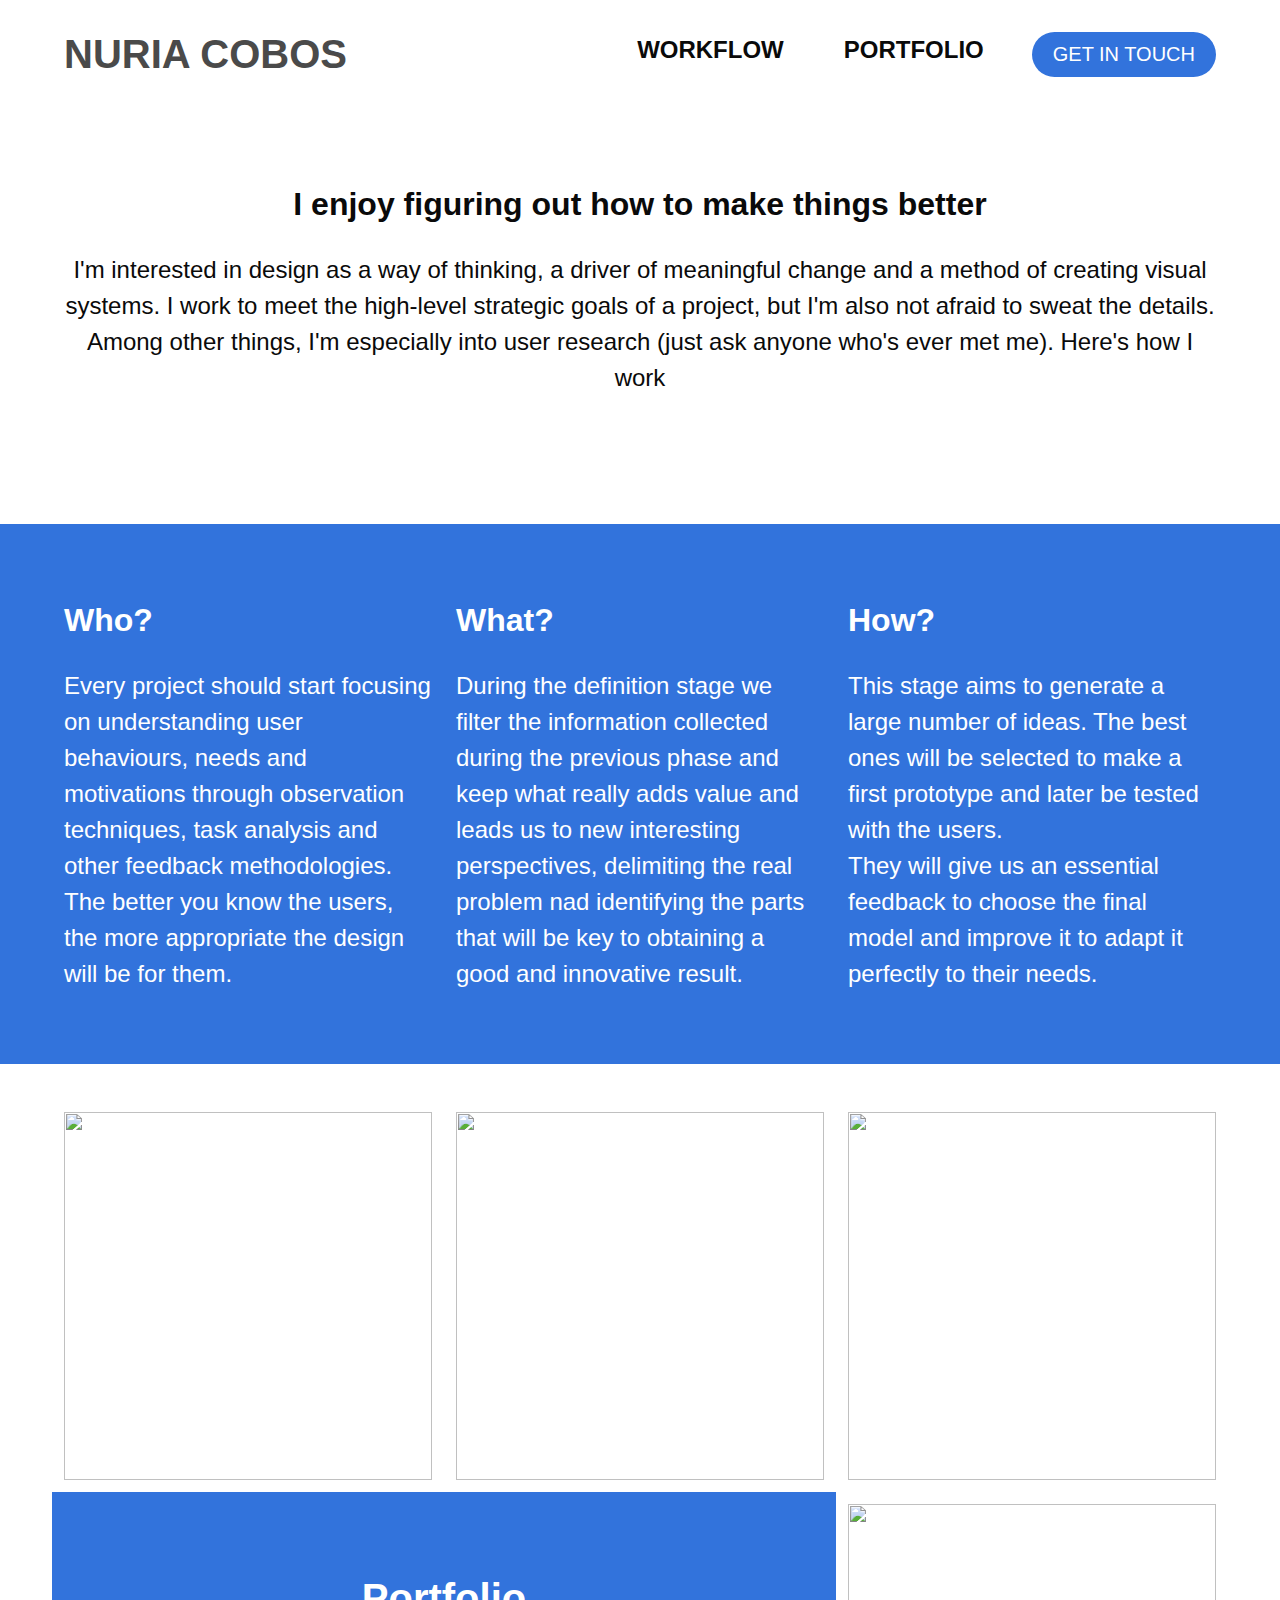
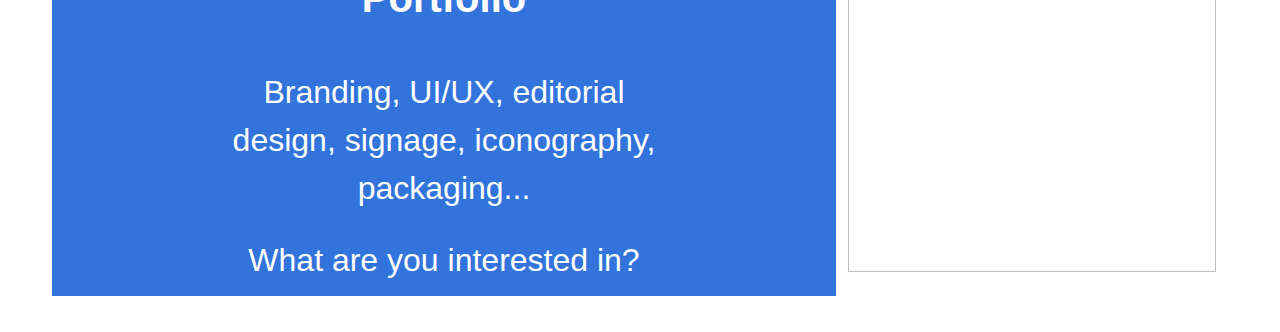
==== src/index.html @ 79888fca "Landing page" ====
<!DOCTYPE html>
<html lang="es">

<head>
    <title>CoConcept</title>
    <meta charset="UTF-8" name="viewport" content="width=device-width, initial-scale=1.0">

    <!-- CSS -->
    <link rel="stylesheet" type="text/css" href="css/bulma.min.css">
    <link rel="stylesheet" type="text/css" href="css/main.css">
    <link rel="stylesheet" type="text/css" href="css/slick.css"/>
    <link rel="stylesheet" type="text/css" href="css/slick-theme.css"/>

    <!-- FONT AWESOME -->
    <link rel="stylesheet" href="https://use.fontawesome.com/releases/v5.6.3/css/all.css" integrity="sha384-UHRtZLI+pbxtHCWp1t77Bi1L4ZtiqrqD80Kn4Z8NTSRyMA2Fd33n5dQ8lWUE00s/" crossorigin="anonymous">
</head>

<body class="has-navbar-fixed-top has-text-black">
    <nav class="navbar is-fixed-top is-transparent is-spaced">
        <div class="container">
            <div class="navbar-brand">
                <div class="navbar-item has-text-black">
                    <a href="index.html">
                        <p class="is-size-2 is-bold">NURIA COBOS</p>
                    </a>
                </div>
            </div>
            <div class="navbar-menu">
                <div class="navbar-end">
                    <div class="navbar-item has-text-black">
                        <div class="field is-grouped">
                            <p class="control is-size-4 is-bold">WORKFLOW</p>
                            <p class="control is-size-4 is-bold" style="margin: 0 3rem">PORTFOLIO</p>
                            <button id="openContactButton" class="button is-medium is-rounded is-link">GET IN TOUCH</button>
                        </div>
                    </div>
                </div>
            </div>
        </div>
    </nav>
    <section id="workflowSection">
        <section class="section is-medium" style="padding: 8rem 1.5rem;">
            <div class="container has-text-centered">
                <p class="is-size-3 is-bold">I enjoy figuring out how to make things better</p>
                <br>
                <p class="is-size-4">
                    I'm interested in design as a way of thinking, a driver of meaningful change and a method of creating visual systems. I work
                    to meet the high-level strategic goals of a project, but I'm also not afraid to sweat the details. Among
                    other things, I'm especially into user research (just ask anyone who's ever met me). Here's how I work
                </p>
            </div>
        </section>
        <section class="section is-medium is-link" style="padding: 4.5rem 1.5rem;">
            <div class="container">
                <div class="columns">
                    <div class="column">
                        <p class="is-size-3 is-bold">Who?</p>
                        <br>
                        <p class="is-size-4">
                            Every project should start focusing on understanding user behaviours, needs and motivations through observation techniques,
                            task analysis and other feedback methodologies. The better you know the users, the more appropriate
                            the design will be for them.
                        </p>
                    </div>
                    <div class="column">
                        <p class="is-size-3 is-bold">What?</p>
                        <br>
                        <p class="is-size-4">
                            During the definition stage we filter the information collected during the previous phase and keep what really adds value
                            and leads us to new interesting perspectives, delimiting the real problem nad identifying the
                            parts that will be key to obtaining a good and innovative result.
                        </p>
                    </div>
                    <div class="column">
                        <p class="is-size-3 is-bold">How?</p>
                        <br>
                        <p class="is-size-4">
                            This stage aims to generate a large number of ideas. The best ones will be selected to make a first prototype and later be
                            tested with the users.
                            <br> They will give us an essential feedback to choose the final model and improve it to adapt it
                            perfectly to their needs.
                        </p>
                    </div>
                </div>
            </div>
        </section>
    </section>
    <section id="portfolioSection" class="section">
        <div class="container">
            <div class="columns">
                <div class="column">
                    <a href="stjoan.html">
                        <figure class="image is-square portfolio-link">
                            <img src="https://goedkoop-bloemschikken.nl/10087-large/alfabet-styropor-piepschuim-letter.jpg">
                        </figure>
                    </a>
                </div>
                <div class="column">
                    <a href="seat.html">
                        <figure class="image is-square portfolio-link">
                            <img src="https://cdn140.picsart.com/258437815049212.png?r1024x1024">
                        </figure>
                    </a>
                </div>
                <div class="column">
                    <a href="todoapp.html">
                        <figure class="image is-square portfolio-link">
                            <img src="https://via.placeholder.com/432x432">
                        </figure>
                    </a>
                </div>
            </div>
            <div class="columns is-centered">
                <div class="column is-two-thirds has-text-centered has-background-link">
                    <div class="has-text-white" style="padding: 4rem 10rem 0 10rem">
                        <p class="is-size-2 is-bold" style="margin-bottom: 1rem">Portfolio</p>
                        <br>
                        <p class="is-size-3">Branding, UI/UX, editorial design, signage, iconography, packaging...</p>
                        <br>
                        <p class="is-size-3">What are you interested in?</p>
                    </div>

                </div>
                <div class="column">
                    <a href="vr.html">
                        <figure class="image is-square portfolio-link">
                            <img src="https://icon2.kisspng.com/20180328/ghw/kisspng-iphone-computer-icons-signal-strength-in-telecommu-network-5abc3e33a2eb88.4504487215222861316673.jpg">
                        </figure>
                    </a>
                </div>
            </div>
        </div>
    </section>

    <!-- MODALS -->
    <section id="contactSection" class="is-hidden">
        <div class="hero is-fullheight">
            <div class="hero-body" style="padding-top: 0">
                <div class="container">
                    <div class="is-flex" style="justify-content: flex-end; padding-bottom: 2rem;">
                        <figure class="image is-64x64">
                            <button id="closeContactButton" class="button is-medium is-text">
                                <img src="img/close.svg">
                            </button>
                        </figure>
                    </div>
                    <div class="columns">
                        <div class="column has-text-black" style="line-height: 1.1">
                            <p class="is-size-1 is-bold" style="font-family: Times, Serif;">
                                Get in touch!
                            </p>
                            <br>
                            <p class="is-size-2" style="font-family: Roboto, sans-serif;">
                                Have a project in mind?
                                <br> Let's talk.
                            </p>
                            <br>
                            <br>
                            <br>
                            <p class="is-size-3" style="font-family: Roboto, sans-serif;">
                                Sant Pau Street 97-99
                                <br> Sabadell, Barcelona
                                <br>
                                <br> 699 157 877
                            </p>
                        </div>
                        <div class="column is-two-thirds">
                            <div class="field is-horizontal">
                                <div class="field-body">
                                    <div class="field">
                                        <div class="control">
                                            <input class="input is-large" type="text" placeholder="Your name">
                                            <!-- <input class="input is-large is-radiusless" type="text" placeholder="Your name" -->
                                        </div>
                                    </div>
                                    <div class="field">
                                        <div class="control">
                                            <input class="input is-large" type="text" placeholder="Your email">
                                        </div>
                                    </div>
                                </div>
                            </div>
                            <br>
                            <div class="field is-horizontal">
                                <div class="field-body">
                                    <div class="field">
                                        <div class="control">
                                            <input class="input is-large" type="text" placeholder="Company's name">
                                        </div>
                                    </div>
                                    <div class="field">
                                        <div class="control">
                                            <input class="input is-large" type="text" placeholder="Phone number">
                                        </div>
                                    </div>
                                </div>
                            </div>
                            <br>
                            <div class="field is-horizontal">
                                <div class="field-body">
                                    <div class="field">
                                        <div class="control">
                                            <textarea class="textarea is-large" placeholder="Your message"></textarea>
                                        </div>
                                    </div>
                                </div>
                            </div>
                            <br>
                            <div class="field is-horizontal">
                                <div class="field-body">
                                    <div class="field">
                                        <div class="control">
                                            <button class="button is-link is-large is-fullwidth">Start Converstaion</button>
                                        </div>
                                    </div>
                                </div>
                            </div>
                        </div>
                    </div>
                </div>
            </div>
        </div>
    </section>

    <!-- JAVASCRIPT -->
    <script type="text/javascript" src="js/jquery-3.3.1.min.js"></script>
    <script type="text/javascript" src="js/main.js"></script>
    <script type="text/javascript" src="js/slick.min.js"></script>
    <script type="text/javascript" src="js/carousel.js"></script>

</body>

</html>
---- src/css/main.css ----
/* Fonts */

/*@font-face{
    font-family: RobotoMedium;
    src: url(../fonts/Roboto/roboto-medium.ttf);
}*/

a {
    color: #4a4a4a;
}

a:hover {
    color: #3273dc;
}

.arrow {
    font-size: 3rem;
}

.arrow:hover {
    cursor: pointer;
}

.arrow.disabled {
    color: transparent;
    cursor: default;
}

body {
    height: calc(100vh - 108px);
    width: 100vw;
}

.carousel-hero {
    display: flex;
    align-items: center;
    margin-top: 50px;
}

.dialog-arrow-back {
    margin-right: auto;
}

.dialog-arrow-next {
    margin-left: auto;
}

.dialog-link {
    margin-top: 2rem;
}

.dialog-section {
    display: flex;
    align-items: center;
    justify-content: center;
    width: 100%;
    height: 100%;
    position: absolute;
    top: 0;
    left: 0;
}

.dialog-section .container {
    max-width: 1000px;
}

.dialog-text {
    flex-direction: column;
    align-items: flex-start;
}

.has-background-transparent {
    background-color: transparent;
}

.has-text-centered figure {
    margin: auto;
}

.landing-know-me {
    align-items: center;
    justify-content: center;
    margin-top: 6rem;
}

.landing-know-me button {
    margin-right: 3rem;
}

.landing-right-column {
    align-items: center;
    justify-content: center;
    flex-direction: column;
}

.landing-subtitle {
    margin-left: -9.5rem;
}

.landing-title {
    font-size: 9.5rem;
}

p.is-bold {
    font-weight: bold;
}

p.quote {
    margin-top: 50px;
    margin-bottom: 30px;
}

.quote-author {
    display: flex;
    flex-direction: column;
    padding: 25px;
}

.quote-author p.title {
    margin-top: 0 !important;
    margin-bottom: 0 !important;
}

#seat-page .title {
    margin-top: 80px;
    margin-bottom: 20px;
}

.section.is-link {
    background-color: #3273dc;
    color: #fff;
}

.slick-slide img {
    margin: auto;
}
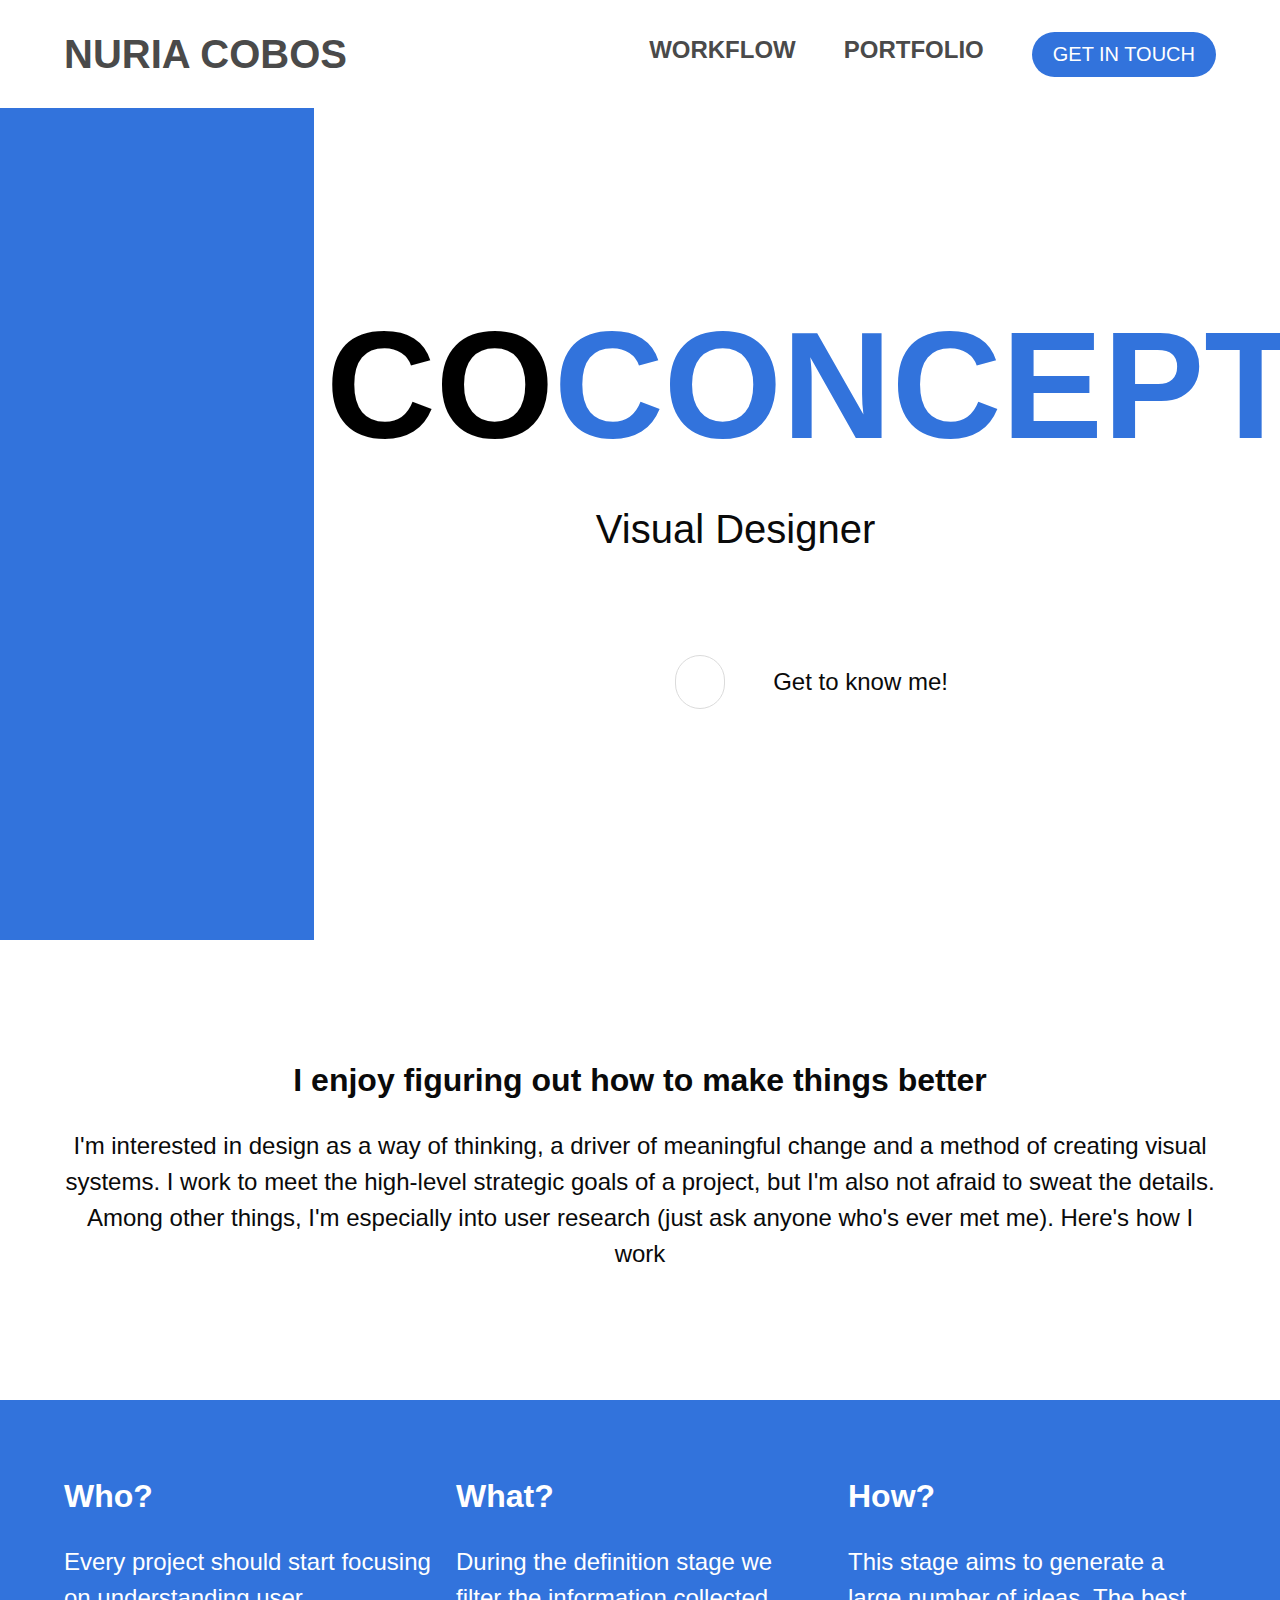
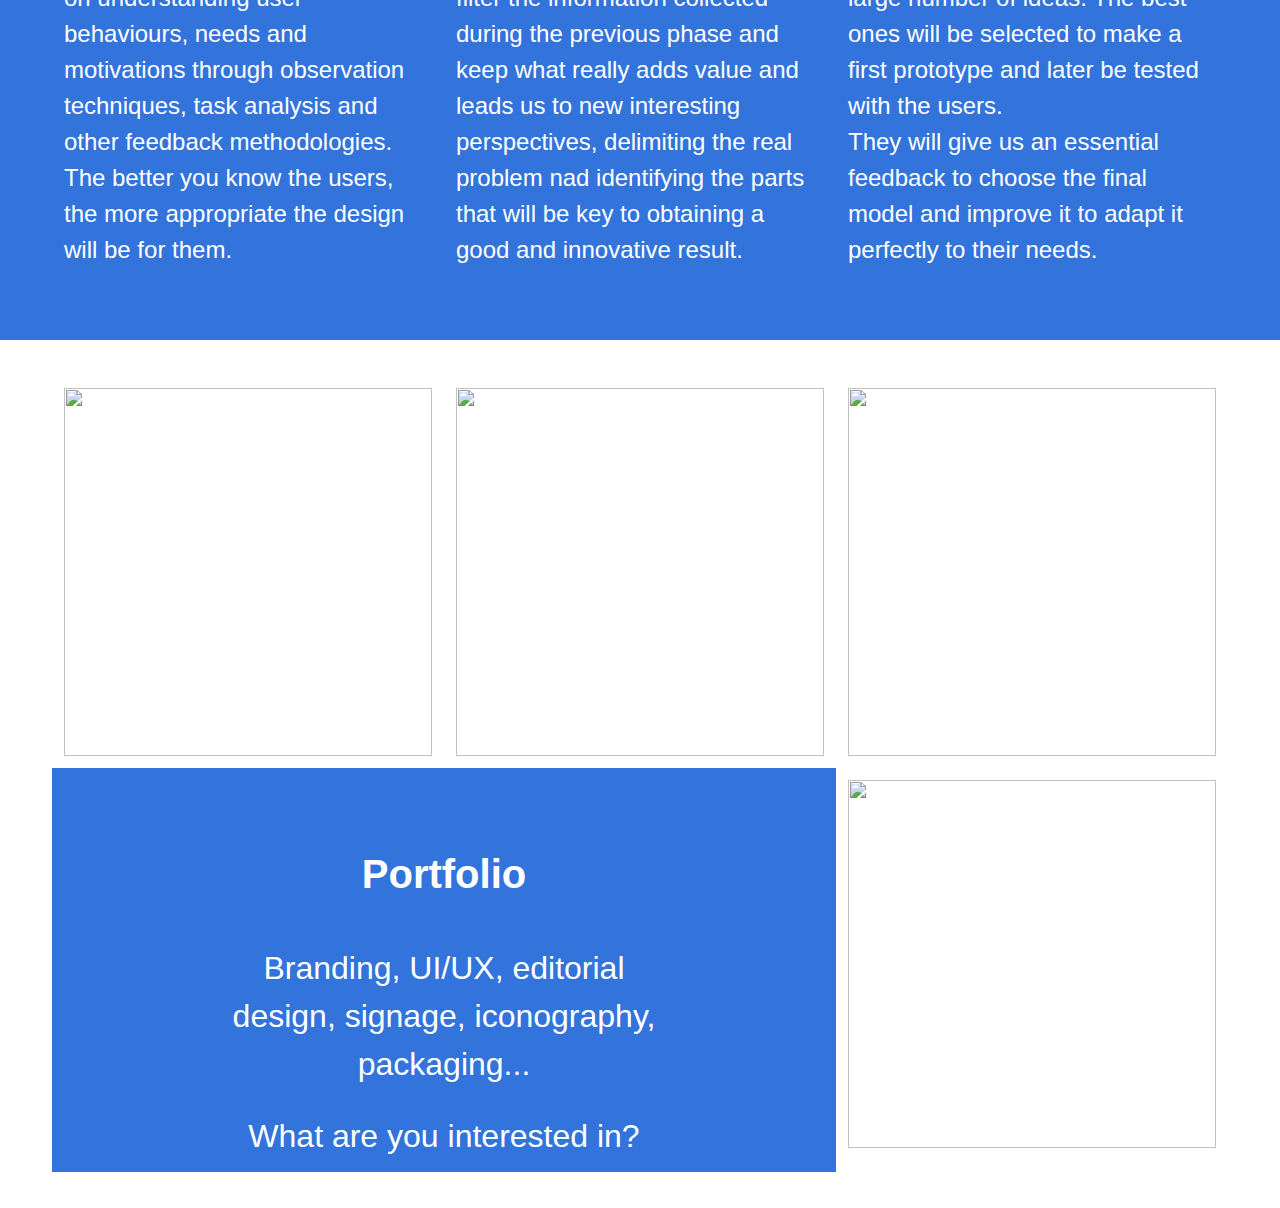
==== commit a5b3c674: "Code unification" ====
--- a/src/index.html
+++ b/src/index.html
@@ -11,7 +11,7 @@
     <link rel="stylesheet" type="text/css" href="css/slick.css"/>
     <link rel="stylesheet" type="text/css" href="css/slick-theme.css"/>
 
-    <!-- FONT AWESOME -->
+    <!-- FONT AWESOME ICONS -->
     <link rel="stylesheet" href="https://use.fontawesome.com/releases/v5.6.3/css/all.css" integrity="sha384-UHRtZLI+pbxtHCWp1t77Bi1L4ZtiqrqD80Kn4Z8NTSRyMA2Fd33n5dQ8lWUE00s/" crossorigin="anonymous">
 </head>
 
@@ -20,7 +20,7 @@
         <div class="container">
             <div class="navbar-brand">
                 <div class="navbar-item has-text-black">
-                    <a href="index.html">
+                    <a href="javascript:void(0)">
                         <p class="is-size-2 is-bold">NURIA COBOS</p>
                     </a>
                 </div>
@@ -29,8 +29,12 @@
                 <div class="navbar-end">
                     <div class="navbar-item has-text-black">
                         <div class="field is-grouped">
-                            <p class="control is-size-4 is-bold">WORKFLOW</p>
-                            <p class="control is-size-4 is-bold" style="margin: 0 3rem">PORTFOLIO</p>
+                            <a href="#workflowSection">
+                                <p class="control is-size-4 is-bold">WORKFLOW</p>
+                            </a>
+                            <a href="#portfolioSection">
+                                <p class="control is-size-4 is-bold" style="margin: 0 3rem">PORTFOLIO</p>
+                            </a>
                             <button id="openContactButton" class="button is-medium is-rounded is-link">GET IN TOUCH</button>
                         </div>
                     </div>
@@ -38,7 +42,30 @@
             </div>
         </div>
     </nav>
-    <section id="workflowSection">
+    <section id="landingSection" class="main-section">
+        <div class="columns">
+            <div class="column is-3" style="background-color: #3273dc; height: 100vh;">
+
+            </div>
+            <div class="column is-flex landing-right-column">
+                <div class="landing-title has-text-link has-text-weight-bold">
+                    <span style="color: black;">CO</span>CONCEPT
+                </div>
+                <div class="landing-subtitle is-size-2">
+                    Visual Designer
+                </div>
+                <div class="landing-know-me is-flex">
+                    <button id="knowMeButton" class="button is-rounded is-large">
+                        <i class="fas fa-play has-text-link"></i>
+                    </button>
+                    <div class="is-size-4">
+                        Get to know me!
+                    </div>
+                </div>
+            </div>
+        </div>
+    </section>
+    <section id="workflowSection" class="main-section">
         <section class="section is-medium" style="padding: 8rem 1.5rem;">
             <div class="container has-text-centered">
                 <p class="is-size-3 is-bold">I enjoy figuring out how to make things better</p>
@@ -85,27 +112,27 @@
             </div>
         </section>
     </section>
-    <section id="portfolioSection" class="section">
+    <section id="portfolioSection" class="main-section section">
         <div class="container">
             <div class="columns">
                 <div class="column">
-                    <a href="stjoan.html">
+                    <a class="portfolioImg" href="javascript:void(0)" targetSection="#stJoanSection">
                         <figure class="image is-square portfolio-link">
-                            <img src="https://goedkoop-bloemschikken.nl/10087-large/alfabet-styropor-piepschuim-letter.jpg">
+                            <img src="img/project_branding.png">
                         </figure>
                     </a>
                 </div>
                 <div class="column">
-                    <a href="seat.html">
+                    <a class="portfolioImg" href="javascript:void(0)" targetSection="#seatSection">
                         <figure class="image is-square portfolio-link">
-                            <img src="https://cdn140.picsart.com/258437815049212.png?r1024x1024">
+                            <img src="img/project_seat.png">
                         </figure>
                     </a>
                 </div>
                 <div class="column">
-                    <a href="todoapp.html">
+                    <a class="portfolioImg" href="javascript:void(0)" targetSection="#toDoAppSection">
                         <figure class="image is-square portfolio-link">
-                            <img src="https://via.placeholder.com/432x432">
+                            <img src="img/project_todo.png">
                         </figure>
                     </a>
                 </div>
@@ -122,9 +149,9 @@
 
                 </div>
                 <div class="column">
-                    <a href="vr.html">
+                    <a class="portfolioImg" href="javascript:void(0)" targetSection="#vrSection">
                         <figure class="image is-square portfolio-link">
-                            <img src="https://icon2.kisspng.com/20180328/ghw/kisspng-iphone-computer-icons-signal-strength-in-telecommu-network-5abc3e33a2eb88.4504487215222861316673.jpg">
+                            <img src="img/project_vr.png">
                         </figure>
                     </a>
                 </div>
@@ -132,17 +159,145 @@
         </div>
     </section>
 
-    <!-- MODALS -->
-    <section id="contactSection" class="is-hidden">
+    <!-- HIDDEN -->
+    <section id="dialogSection" class="section hidden-section">
+        <section class="section dialog-section">
+            <i class="fas fa-angle-left arrow prev-dialog has-text-link disabled"></i>
+            <div class="dialog-text is-flex container">
+                    <p class="is-size-1">
+                        Hey! My name is Nuria and I'm
+                        a visual designer.
+                    </p>
+                    <p class="is-size-3 dialog-link">
+                        <a href="javascript:void(0)" class="has-text-info next-dialog">
+                            Okay, what now?
+                        </a>
+                    </p>
+            </div>
+            <i class="fas fa-angle-right arrow next-dialog has-text-link"></i>
+        </section>
+        <section class="section dialog-section">
+            <i class="fas fa-angle-left arrow prev-dialog has-text-link"></i>
+            <div class="dialog-text is-flex container">
+                <p class="is-size-1">
+                    A visual designer transmits ideas
+                    through image, text and colors.
+                </p>
+                <p class="is-size-3 dialog-link">
+                    <a href="javascript:void(0)" class="has-text-info next-dialog">
+                        Got it, so you make posters.
+                    </a>
+                </p>
+            </div>
+            <i class="fas fa-angle-right arrow next-dialog has-text-link"></i>
+        </section>
+        <section class="section dialog-section">
+            <i class="fas fa-angle-left arrow prev-dialog has-text-link"></i>
+            <div class="dialog-text is-flex container">
+                <p class="is-size-1">
+                    Well, I manage to analyze and
+                    transform data into visual
+                    structures in order to meet all
+                    kind of communication needs.
+                </p>
+                <p class="is-size-3 dialog-link">
+                    <a href="javascript:void(0)" class="has-text-info next-dialog">
+                        Whatever. Are you any good at it?
+                    </a>
+                </p>
+            </div>
+            <i class="fas fa-angle-right arrow next-dialog has-text-link"></i>
+        </section>
+        <section class="section dialog-section">
+            <i class="fas fa-angle-left arrow prev-dialog has-text-link"></i>
+            <div class="dialog-text is-flex container">
+                <p class="is-size-1">
+                    I've had the chance to work with
+                    great companies that have done
+                    some pretty amazing things.
+                </p>
+                <p class="is-size-3 dialog-link">
+                    <a href="javascript:void(0)" class="has-text-info next-dialog">
+                        Okay Mrs. Fancy Pants, what else can you tell me about yourself?
+                    </a>
+                </p>
+            </div>
+            <i class="fas fa-angle-right arrow next-dialog has-text-link"></i>
+        </section>
+        <section class="section dialog-section">
+            <i class="fas fa-angle-left arrow prev-dialog has-text-link"></i>
+            <div class="dialog-text is-flex container">
+                <p class="is-size-1">
+                    When I'm not designing, I blabber
+                    about design and life and things
+                    on my blog.
+                </p>
+                <p class="is-size-3 dialog-link">
+                    <a href="javascript:void(0)" class="has-text-info next-dialog">
+                        What a surprise, she has a blog. Any other hobbies?
+                    </a>
+                </p>
+            </div>
+            <i class="fas fa-angle-right arrow next-dialog has-text-link"></i>
+        </section>
+        <section class="section dialog-section">
+            <i class="fas fa-angle-left arrow prev-dialog has-text-link"></i>
+            <div class="dialog-text is-flex container">
+                <p class="is-size-1">
+                    I also like to read about how
+                    the human brain structure and
+                    living in society can influence
+                    our behavior.
+                </p>
+                <p class="is-size-3 dialog-link">
+                    <a href="javascript:void(0)" class="has-text-info next-dialog">
+                        Oh, so now you're a psychologist too?
+                    </a>
+                </p>
+            </div>
+            <i class="fas fa-angle-right arrow next-dialog has-text-link"></i>
+        </section>
+        <section class="section dialog-section">
+            <i class="fas fa-angle-left arrow prev-dialog has-text-link"></i>
+            <div class="dialog-text is-flex container">
+                <p class="is-size-1">
+                    All in all, no matter what discipline, I truly
+                    enjoy the act of undestanding, and I love
+                    collaborating with smart people.
+                </p>
+                <p class="is-size-3 dialog-link">
+                    <a href="javascript:void(0)" class="has-text-info next-dialog">
+                        So let me see if I got it right, you're a visual designer who strives to understand
+                        human behavior to make your graphic solutions as best as possible.
+                    </a>
+                </p>
+            </div>
+            <i class="fas fa-angle-right arrow next-dialog has-text-link"></i>
+        </section>
+        <section class="section dialog-section">
+            <i class="fas fa-angle-left arrow prev-dialog has-text-link"></i>
+            <div class="dialog-text is-flex container">
+                <p class="is-size-1">
+                    Well, that converstion went well.
+                </p>
+                <p class="is-size-1 dialog-link">
+                    Feel free to stick around and read my
+                    <a class="has-text-link"> thoughts on design</a>, or check out some
+                    of the <a class="has-text-link">things I've worked on</a>. Oh, and if
+                    you need me, I'm always <a class="has-text-link">here</a>.
+                </p>
+            </div>
+            <i class="fas fa-angle-right arrow next-dialog has-text-link disabled"></i>
+        </section>
+    </section>
+    <section id="contactSection" class="hidden-section">
         <div class="hero is-fullheight">
             <div class="hero-body" style="padding-top: 0">
                 <div class="container">
                     <div class="is-flex" style="justify-content: flex-end; padding-bottom: 2rem;">
-                        <figure class="image is-64x64">
-                            <button id="closeContactButton" class="button is-medium is-text">
-                                <img src="img/close.svg">
-                            </button>
-                        </figure>
+                        <button id="closeContactButton" class="button is-medium">
+                            <i class="far fa-times-circle fa-2x"></i>
+                        </button>
                     </div>
                     <div class="columns">
                         <div class="column has-text-black" style="line-height: 1.1">
@@ -221,11 +376,420 @@
             </div>
         </div>
     </section>
-
-    <!-- JAVASCRIPT -->
+    <section id="stJoanSection" class="hidden-section">
+        <section class="section">
+            <div class="container has-text-centered">
+                <p class="is-size-1 is-bold">GRAPHIC IMAGE FOR THE</p>
+                <p class="is-size-1 is-bold" style="margin-top: -15px;">SANT JOAN 2018 AWARDS</p>
+            </div>
+        </section>
+        <section class="hero">
+            <figure class="image">
+                <img src="./img/hero_branding.png" style="max-height: 732px;">
+            </figure>
+        </section>
+        <section class="section">
+            <div class="container has-text-centered">
+                <p class="title is-size-1">Challenge</p>
+            </div>
+            <div class="container">
+                <p class="is-size-3">
+                    Briefing: realization of the graphic proposal for the thirty-eighth edition of the Sant Joan Awards.
+                </p>
+                <p class="is-size-3 has-text-weight-semibold" style="margin: 2rem 0;">
+                    Concept: exclusivity of the Catalan language.
+                </p>
+                <p class="is-size-3">
+                    Catalan is a language that has its own letters and spellings, which allows fast differentiation and
+                    recognition. Therefore, my proposal seeks to unite the ideas of Literature, referring to the theme of
+                    the contest, and Catalan, to honor the language used in it.
+                </p>
+            </div>
+            <div class="container has-text-centered">
+                <p class="title is-size-1">Solution</p>
+            </div>
+            <div class="container">
+                <p class="is-size-3">
+                    My proposal is an alphabet apparently normal that hides something that the viewer must discover. It
+                    is a tribute to the Catalan language and a claim to its use in literature.
+                </p>
+                <p class="is-size-3" style="margin: 2rem 0;">
+                    The reason why the letters are in lowercase is that, in prose, the capital letter is only used width
+                    proper names or at the beginning of a sentence. The rest must be in lowercase. I am not presenting
+                    independent letters among them but spellings that, combined, form words and communicate.
+                </p>
+                <p class="is-size-3" style="margin-bottom: 2rem;">
+                    I have also worked with an optical effect that, through color, differentiates the spellings of a common
+                    alphabet from those of the Catalan language. This gives the viewer a clue so that he knows that the
+                    proposal hides something he must discover himself. The intention is not to reveal the trick but to
+                    show that there is magic in it. The tones used do not break with the graphic of the contest sponsors
+                    and, therefore, it does not seem like an independent proposal.
+                </p>
+                <p class="is-size-3">
+                    I think it is important to emphasize the importance of the Catalan language and encourage its use in
+                    literature. That's why I wanted to pay tribute to him with this proposal.
+                </p>
+            </div>
+        </section>
+        <section class="hero is-link is-flex carousel-hero">
+            <div class="container carousel">
+                <div class="carousel-img-container">
+                    <img class="carousel-img" src="https://via.placeholder.com/1220x760">
+                </div>
+                <div class="carousel-img-container">
+                    <img class="carousel-img" src="https://via.placeholder.com/1220x760">
+                </div>
+                <div class="carousel-img-container">
+                    <img class="carousel-img" src="https://via.placeholder.com/1220x760">
+                </div>
+                <div class="carousel-img-container">
+                    <img class="carousel-img" src="https://via.placeholder.com/1220x760">
+                </div>
+                <div class="carousel-img-container">
+                    <img class="carousel-img" src="https://via.placeholder.com/1220x760">
+                </div>
+            </div>
+        </section>
+        <section class="section">
+            <div class="container has-text-centered">
+                <p class="is-italic is-size-3 quote">
+                    CoConcept has done a great job combining the two areas most present in
+                    the contest. For us, it is important to promote the Catalan literature and this
+                    proposal is a direct claim to its use.
+                </p>
+                <div class="columns">
+                    <div class="column is-4 is-offset-4">
+                        <div class="columns">
+                            <div class="is-half">
+                                <figure class="image is-128x128">
+                                    <img class="is-rounded" src="https://via.placeholder.com/128x128">
+                                </figure>
+                            </div>
+                            <div class="is-half quote-author">
+                                <p class="title is-size-3 has-text-weight-bold">Belén Latorre</p>
+                                <p class="subtitile is-size-4">FACC Director</p>
+                            </div>
+                        </div>
+                    </div>
+                </div>
+            </div>
+        </section>
+    </section>
+    <section id="seatSection" class="hidden-section">
+        <section id="seat-page" class="section">
+            <div class="container has-text-centered">
+                <p class="is-size-1 is-bold">SEAT UNDERGROUND</p>
+            </div>
+        </section>
+        <section class="hero">
+            <figure class="image">
+                <img src="./img/hero_seat.png" style="max-height: 732px;">
+            </figure>
+        </section>
+        <section class="section">
+            <div class="container has-text-centered">
+                <p class="title is-size-1">Challenge</p>
+            </div>
+            <div class="container">
+                <p class="is-size-3">
+                    Briefing: realization of a proposal on the circulation of cars in 2025. 
+                    As the topic was very broad, we focused on the problem that many people have to park.
+                </p>
+            </div>
+            <div class="container has-text-centered">
+                <p class="title is-size-1">Solution</p>
+            </div>
+            <div class="container">
+                <p class="is-size-3">
+                    Underground parking that consists of a platform that is activated when placed on top with the car
+                    and an elevator and conveyor belts that park it and return it to you. This proposal is a new bussiness
+                    model for the multinational Seat, whic is interested in adapting its services to the mobility of the
+                    future.
+                </p>
+            </div>
+        </section>
+        <section class="hero is-link is-flex carousel-hero">
+            <div class="container carousel">
+                <div class="carousel-img-container">
+                    <img class="carousel-img" src="https://via.placeholder.com/1220x760">
+                </div>
+                <div class="carousel-img-container">
+                    <img class="carousel-img" src="https://via.placeholder.com/1220x760">
+                </div>
+                <div class="carousel-img-container">
+                    <img class="carousel-img" src="https://via.placeholder.com/1220x760">
+                </div>
+                <div class="carousel-img-container">
+                    <img class="carousel-img" src="https://via.placeholder.com/1220x760">
+                </div>
+                <div class="carousel-img-container">
+                    <img class="carousel-img" src="https://via.placeholder.com/1220x760">
+                </div>
+            </div>
+        </section>
+        <section class="section">
+            <div class="container has-text-centered">
+                <p class="is-italic is-size-3 quote">
+                    I was surprised by the rigor with which the team has worked. From the
+                    Design Thinking methodology, they've come to solve a challenge that asked
+                    to meet many needs.
+                </p>
+                <div class="columns">
+                    <div class="column is-4 is-offset-4">
+                        <div class="columns">
+                            <div class="is-half">
+                                <figure class="image is-128x128">
+                                    <img class="is-rounded" src="https://via.placeholder.com/128x128">
+                                </figure>
+                            </div>
+                            <div class="is-half quote-author">
+                                <p class="title is-size-3 has-text-weight-bold">Gabriele Palma</p>
+                                <p class="subtitile is-size-4">Marketing Director</p>
+                            </div>
+                        </div>
+                    </div>
+                </div>
+            </div>
+        </section>
+    </section>
+    <section id="toDoAppSection" class="hidden-section">
+        <section class="section">
+            <div class="container has-text-centered">
+                <p class="is-size-1 is-bold">NOW - TO-DO APP</p>
+            </div>
+        </section>
+        <section class="hero">
+            <figure class="image">
+                <img src="./img/hero_todo.jpg" style="max-height: 732px;">
+            </figure>
+        </section>
+        <section class="section">
+            <div class="container has-text-centered">
+                <p class="title is-size-1">Challenge</p>
+            </div>
+            <div class="container">
+                <p class="is-size-3">
+                    The main challenge was to create a complete application solving the needs that the studied users
+                    presented.
+                </p>
+            </div>
+            <div class="container has-text-centered">
+                <p class="title is-size-1">Solution</p>
+            </div>
+            <div class="container">
+                <p class="is-size-3">
+                    A benchmarking was done to observe how the competition worked and what our strengths and
+                    weaknesses could be. From there, the proposal was defined and a structure was started that, after
+                    verifying its good functioning with the users, the UI/UX design was applied based on certain
+                    parameters that allowed us to follow a coherent graphic line.
+                </p>
+            </div>
+        </section>
+        <section class="hero is-link is-flex carousel-hero">
+            <div class="container carousel">
+                <div class="carousel-img-container">
+                    <img class="carousel-img" src="https://via.placeholder.com/1220x760">
+                </div>
+                <div class="carousel-img-container">
+                    <img class="carousel-img" src="https://via.placeholder.com/1220x760">
+                </div>
+                <div class="carousel-img-container">
+                    <img class="carousel-img" src="https://via.placeholder.com/1220x760">
+                </div>
+                <div class="carousel-img-container">
+                    <img class="carousel-img" src="https://via.placeholder.com/1220x760">
+                </div>
+                <div class="carousel-img-container">
+                    <img class="carousel-img" src="https://via.placeholder.com/1220x760">
+                </div>
+            </div>
+        </section>
+        <section class="section">
+            <div class="container has-text-centered">
+                <p class="is-italic is-size-3 quote">
+                    The team has made an extensive analysis of the competition and have
+                    studied in depth the needs of the user, who have been very present
+                    throughout the work process to ensure the success of the application.
+                </p>
+                <div class="columns">
+                    <div class="column is-4 is-offset-4">
+                        <div class="columns">
+                            <div class="is-half">
+                                <figure class="image is-128x128">
+                                    <img class="is-rounded" src="https://via.placeholder.com/128x128">
+                                </figure>
+                            </div>
+                            <div class="is-half quote-author">
+                                <p class="title is-size-3 has-text-weight-bold">Cecilia Górriz</p>
+                                <p class="subtitile is-size-4">Project Manager</p>
+                            </div>
+                        </div>
+                    </div>
+                </div>
+            </div>
+        </section>
+    </section>
+    <section id="vrSection" class="hidden-section">
+        <section class="section">
+            <div class="container has-text-centered">
+                <p class="is-size-1 is-bold">SMART PERSONAL</p>
+                <p class="is-size-1 is-bold"  style="margin-top: -15px;">MOBILE WORKSPACE VR</p>
+            </div>
+        </section>
+        <section class="hero">
+            <figure class="image">
+                <img src="./img/hero_vr.png" style="max-height: 732px;">
+            </figure>
+        </section>
+        <section class="section">
+            <div class="container has-text-centered">
+                <p class="title is-size-1">Challenge</p>
+            </div>
+            <div class="container">
+                <p class="is-size-3">
+                    A selected group of students at ESDi has worked on the design of an adapted Segway-like vehicle
+                    that would allow humans to travel around interior spaces in Mars carrying an HP's HTC Vive
+                    backpack station with a VR workstation environment that students have also designed to allow
+                    humans to work remotely in Mars.
+                </p>
+                <p class="is-size-3" style="margin-top: 2rem;">
+                    The red planet presents extremely different climatic and environmental conditions than planet Earth.
+                    In order to be able to save resources and psace in Mars, humans will have to work remotely using a
+                    virtualized workspace inspired by current working places on Earth. <br>
+                    The adapted Segway vehicle has been designed with a special case that will allow users to stop the
+                    vehicle in any indoor space, seat comfortably and use the VR workstation. Two integrated sensors
+                    will allow the VR headset to geo-localize the users so that they can move within the virtual space.
+                    The vehicle design also integrates storage space and lighting. We imagine that these adapted
+                    Segways could be available in any indoor space in Mars for people to take, use and drop off at
+                    designated spots, a sort of Citybike-Office in Mars.
+                </p>
+            </div>
+            <div class="container has-text-centered">
+                <p class="title is-size-1">Solution</p>
+            </div>
+            <div class="container">
+                <p class="is-size-3">
+                    Moreover, the virtualization of the traditional office space offered an oppportunity for students to re-
+                    think current workspaces and to design the tools and features that the working spaces of the future
+                    should have considering the opportunities that VR has to offer.
+                </p>
+                <p class="is-size-3" style="margin: 2rem 0;">
+                    The team of students and professors at ESDi Design School conducted research on how people
+                    interact with physical elements in their working environments as well as on how they interact with
+                    coworkers and clients at the office. That information was used to design the virtual working
+                    environment presented in this proposal, which includes improvements over current (real) office
+                    spaces such as: speech to text translation, 360º video meetings, 360º canvases, 3D skething, smart
+                    calendar and to-does apps, and a three-dimension re-design of the traditional computer interface.
+                </p>
+                <p class="is-size-3" style="margin-top: 2rem;">
+                    The proposed virtual workspace represents a starting point, we look forward to developing it further
+                    in the following development phase. For example, in its final form, the VR workspace would be
+                    completely customizable by users. They would be able to choose different materials to decorate their
+                    virtual offices, they could design or buy objects of their choice or pick the view that thy would like to
+                    have from their VR office window.
+                </p>
+                <p class="is-size-3" style="margin-top: 2rem;">
+                    As a starting point, we have designed a neutral room based in the concept of "harborage". Assuming
+                    that in the barren landscape of Mars humans will miss the comfort of home, students built the
+                    working environment with warm materials such as wood and velvet. Likewise, the use of oval shapes
+                    in the design of the objects that inhabit the VR workspace aim to recall the idea of planet, orbit, and
+                    cosmos and remind us that the user is at the center of the environment and tools and space are
+                    around it.
+                </p>
+                <p class="is-size-3" style="margin-top: 2rem;">
+                    Besides designing the virtual office space, students have worked from the user experience point of
+                    view designing the interaction with the objects in the virtual workspace of the future in Mars. There
+                    has been a re-design of current common office tools at three different levels of relevance according
+                    to the activities that the user does within the environment. 
+                </p>
+                <p class="is-size-3" style="margin-top: 2rem;">
+                    At level one, the first thing users will see when they put the VR goggles on, will be a floating
+                    surrounding mesh-looking desk with apps on it: a to does list, an agenda, a communication device, a
+                    browser, and a tool box. <br>    
+                    At level two, to the user's right, there will be a bookshelf, which will be a library containing custom
+                    visual and written media that users will have requested quick access to. <br>
+                    At a third level, they will find lighting and settings' control knobs as well as the trashcan, in the ceiling
+                    and in the floor respectively.
+                </p>
+                <p class="is-size-3" style="margin-top: 2rem;">
+                    Users will be able to move apps around and, at any given point, they will be able to make apps fill the
+                    360º screen. That is, if users need to play a video from the library, they will be able to play it in full
+                    screen mode, maximizing the visualization capabilities of HTC Vive.
+                </p>
+                <p class="is-size-3" style="margin-top: 2rem;">
+                    Users will also be able to see, as they get into their VR workspace, who else is online and
+                    communicate with their coworkers using the communication device, which will include text, voice,
+                    email, camera and a virtual conference room.
+                </p>
+                <p class="is-size-3" style="margin-top: 2rem;">
+                    Last but not least, the proposed VR workspace will have a time-machine feature so that users will be
+                    able to travel to see past and future states of their office. For example, if they remember they left a
+                    to-do note on their VR "desks" a week ago and they cannot fin it, they will be able to travel back to
+                    see the state in which the office was left that day.
+                </p>
+                <p class="is-size-3" style="margin-top: 2rem;">
+                    The interaction with all these applications and with the space will be through carefully thought
+                    gestures and voice inputs, which students already designed and are to be developed in the next
+                    phase of the project.
+                    The current proposal includes renderings and a first basic 3D modeling of both the adapted-for-working-anywhere
+                    vehicle and the VR workstation environment. We very look forward to adding
+                    interaction elements and full functinality to these prototypes in the following development phase.
+                </p>
+            </div>
+        </section>
+        <section class="hero is-link is-flex carousel-hero">
+            <div class="container carousel">
+                <div class="carousel-img-container">
+                    <img class="carousel-img" src="https://via.placeholder.com/1220x760">
+                </div>
+                <div class="carousel-img-container">
+                    <img class="carousel-img" src="https://via.placeholder.com/1220x760">
+                </div>
+                <div class="carousel-img-container">
+                    <img class="carousel-img" src="https://via.placeholder.com/1220x760">
+                </div>
+                <div class="carousel-img-container">
+                    <img class="carousel-img" src="https://via.placeholder.com/1220x760">
+                </div>
+                <div class="carousel-img-container">
+                    <img class="carousel-img" src="https://via.placeholder.com/1220x760">
+                </div>
+            </div>
+        </section>
+        <section class="section">
+            <div class="container has-text-centered">
+                <p class="is-italic is-size-3 quote">
+                    The team has worked with great involvement and commitment, resulting in a
+                    virtual experience that responds to the needs of future users working on
+                    Mars.
+                </p>
+                <div class="columns">
+                    <div class="column is-4 is-offset-4">
+                        <div class="columns">
+                            <div class="is-half">
+                                <figure class="image is-128x128">
+                                    <img class="is-rounded" src="https://via.placeholder.com/128x128">
+                                </figure>
+                            </div>
+                            <div class="is-half quote-author">
+                                <p class="title is-size-3 has-text-weight-bold">Marianna de Nadal</p>
+                                <p class="subtitile is-size-4">Project Manager</p>
+                            </div>
+                        </div>
+                    </div>
+                </div>
+            </div>
+        </section>
+    </section>
+    
+
+    <!-- JS LIBRARIES -->
     <script type="text/javascript" src="js/jquery-3.3.1.min.js"></script>
+    <script type="text/javascript" src="js/slick.min.js"></script>
+    
+    <!-- CUSTOM JS -->
+    <script type="text/javascript" src="js/dialog.js"></script>
     <script type="text/javascript" src="js/main.js"></script>
-    <script type="text/javascript" src="js/slick.min.js"></script>
     <script type="text/javascript" src="js/carousel.js"></script>
 
 </body>
--- a/src/css/main.css
+++ b/src/css/main.css
@@ -22,7 +22,7 @@
 }
 
 .arrow.disabled {
-    color: transparent;
+    color: transparent !important;
     cursor: default;
 }
 
@@ -35,6 +35,10 @@
     display: flex;
     align-items: center;
     margin-top: 50px;
+}
+
+#closeContactButton {
+    border-color: transparent;
 }
 
 .dialog-arrow-back {
@@ -75,6 +79,10 @@
 
 .has-text-centered figure {
     margin: auto;
+}
+
+.hidden-section {
+    display: none;
 }
 
 .landing-know-me {
@@ -121,7 +129,7 @@
     margin-bottom: 0 !important;
 }
 
-#seat-page .title {
+section .title {
     margin-top: 80px;
     margin-bottom: 20px;
 }
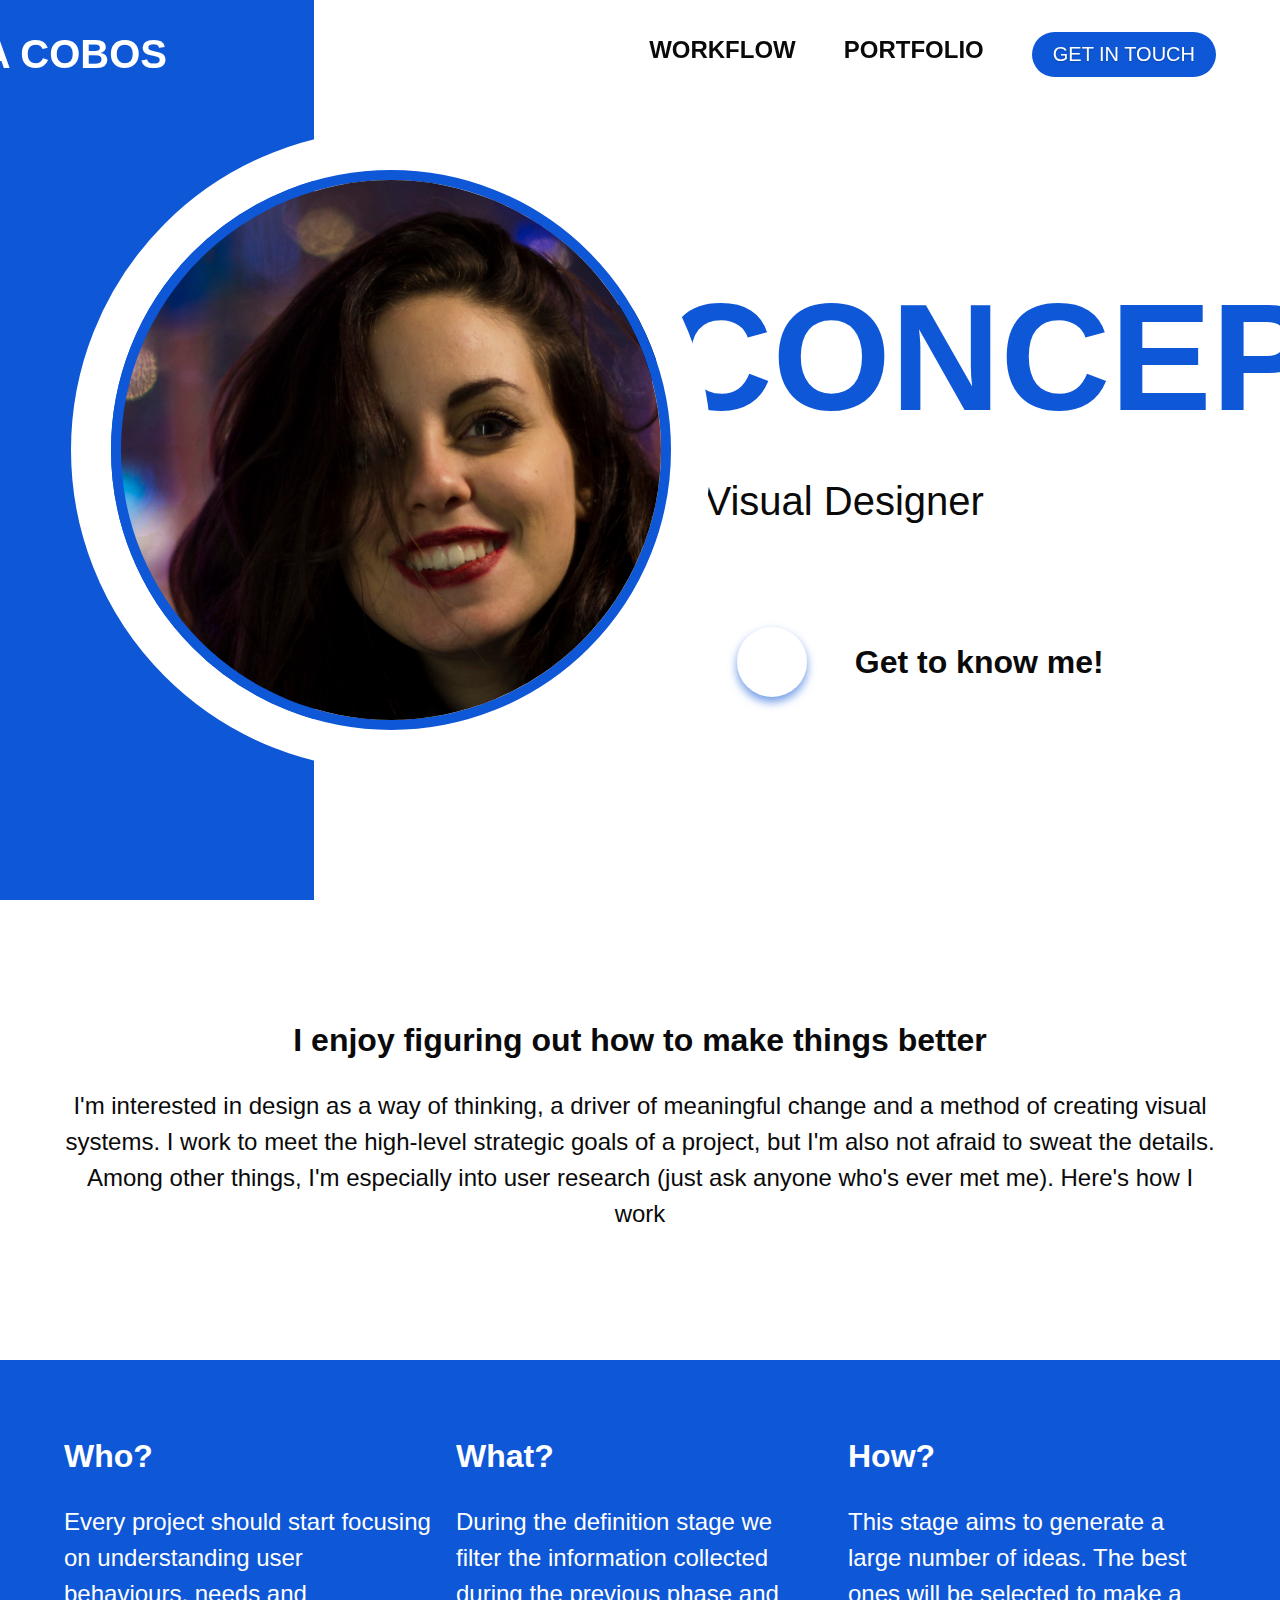
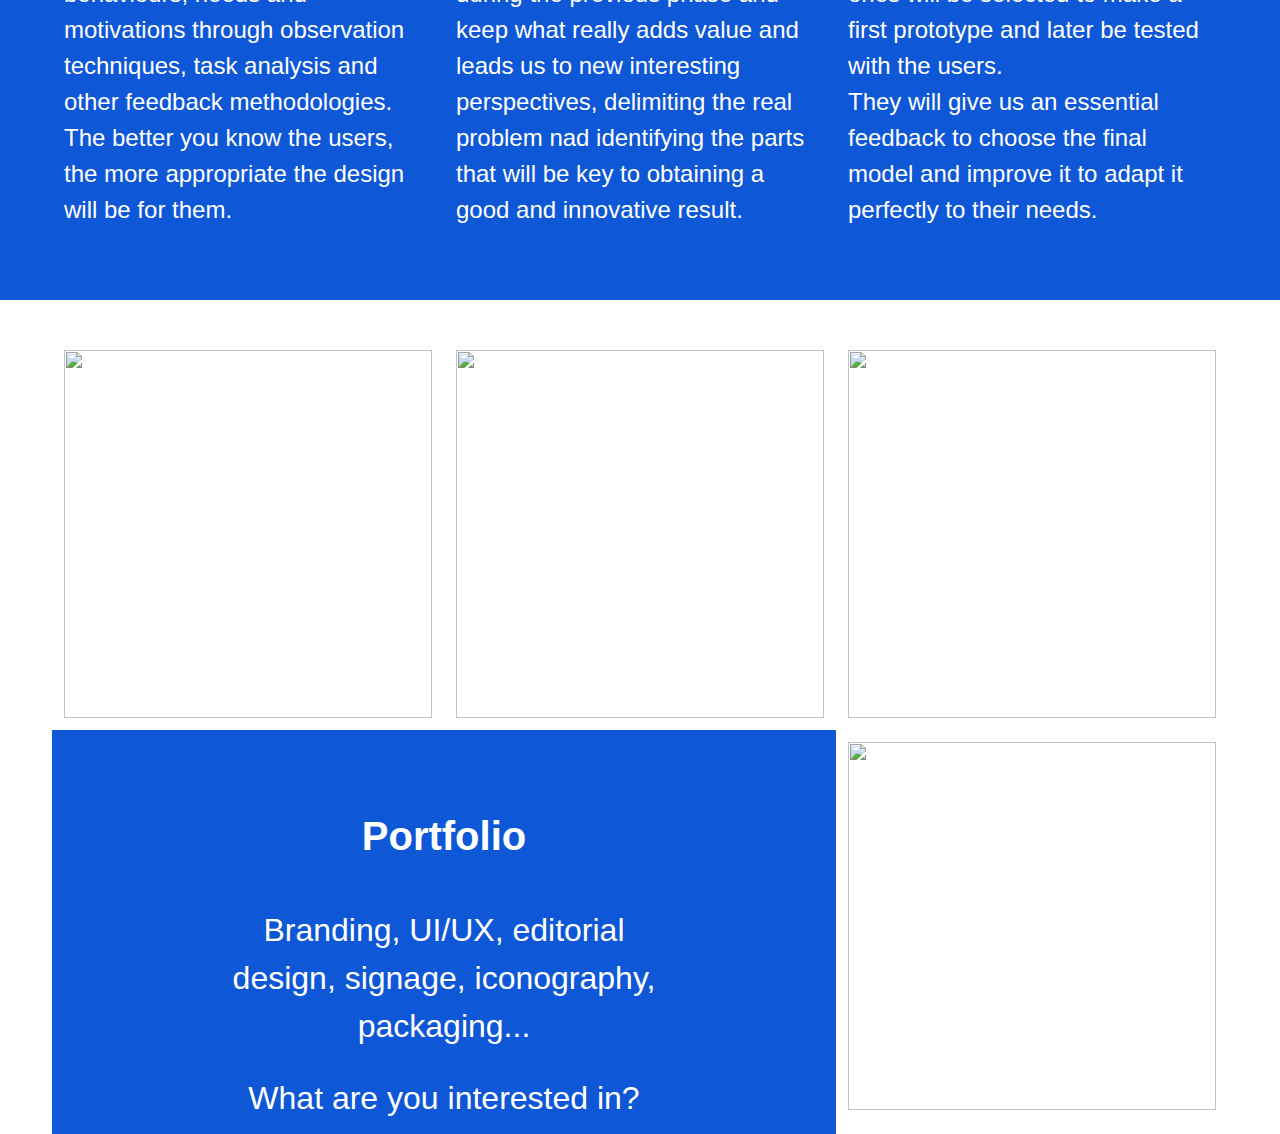
==== commit 7b936ce2: "Landing image, animations, scroll, hover etc." ====
--- a/src/index.html
+++ b/src/index.html
@@ -5,12 +5,15 @@
     <title>CoConcept</title>
     <meta charset="UTF-8" name="viewport" content="width=device-width, initial-scale=1.0">
 
-    <!-- CSS -->
+    <!-- CSS LIBRARIES -->
     <link rel="stylesheet" type="text/css" href="css/bulma.min.css">
-    <link rel="stylesheet" type="text/css" href="css/main.css">
     <link rel="stylesheet" type="text/css" href="css/slick.css"/>
     <link rel="stylesheet" type="text/css" href="css/slick-theme.css"/>
-
+    <link rel="stylesheet" type="text/css" href="css/jquery-ui.min.css"/>
+    <link rel="stylesheet" type="text/css" href="css/jquery-ui.structure.min.css"/>
+    <link rel="stylesheet" type="text/css" href="css/jquery-ui.theme.min.css"/>
+    <!-- CUSTOM CSS -->
+    <link rel="stylesheet" type="text/css" href="css/main.css">
     <!-- FONT AWESOME ICONS -->
     <link rel="stylesheet" href="https://use.fontawesome.com/releases/v5.6.3/css/all.css" integrity="sha384-UHRtZLI+pbxtHCWp1t77Bi1L4ZtiqrqD80Kn4Z8NTSRyMA2Fd33n5dQ8lWUE00s/" crossorigin="anonymous">
 </head>
@@ -20,7 +23,7 @@
         <div class="container">
             <div class="navbar-brand">
                 <div class="navbar-item has-text-black">
-                    <a href="javascript:void(0)">
+                    <a href="#landingSection">
                         <p class="is-size-2 is-bold">NURIA COBOS</p>
                     </a>
                 </div>
@@ -35,7 +38,9 @@
                             <a href="#portfolioSection">
                                 <p class="control is-size-4 is-bold" style="margin: 0 3rem">PORTFOLIO</p>
                             </a>
-                            <button id="openContactButton" class="button is-medium is-rounded is-link">GET IN TOUCH</button>
+                            <button id="openContactButton" class="button is-medium is-rounded is-link">
+                                <span>GET IN TOUCH</span>
+                            </button>
                         </div>
                     </div>
                 </div>
@@ -44,9 +49,12 @@
     </nav>
     <section id="landingSection" class="main-section">
         <div class="columns">
-            <div class="column is-3" style="background-color: #3273dc; height: 100vh;">
-
-            </div>
+            <div class="column landing-left-column is-3 is-flex">
+                <figure class="image">
+                    <img class="is-rounded" src="img/nuria.jpg">
+                </figure>
+            </div>
+            <div class="column is-1"></div>
             <div class="column is-flex landing-right-column">
                 <div class="landing-title has-text-link has-text-weight-bold">
                     <span style="color: black;">CO</span>CONCEPT
@@ -58,7 +66,7 @@
                     <button id="knowMeButton" class="button is-rounded is-large">
                         <i class="fas fa-play has-text-link"></i>
                     </button>
-                    <div class="is-size-4">
+                    <div class="is-size-3">
                         Get to know me!
                     </div>
                 </div>
@@ -112,7 +120,7 @@
             </div>
         </section>
     </section>
-    <section id="portfolioSection" class="main-section section">
+    <section id="portfolioSection" class="main-section">
         <div class="container">
             <div class="columns">
                 <div class="column">
@@ -282,9 +290,9 @@
                 </p>
                 <p class="is-size-1 dialog-link">
                     Feel free to stick around and read my
-                    <a class="has-text-link"> thoughts on design</a>, or check out some
-                    of the <a class="has-text-link">things I've worked on</a>. Oh, and if
-                    you need me, I'm always <a class="has-text-link">here</a>.
+                    <a id="thoughtsOnDesign" class="has-text-link"> thoughts on design</a>, or check out some
+                    of the <a id="thingsIveWorkedOn" class="has-text-link">things I've worked on</a>. Oh, and if
+                    you need me, I'm always <a id="contactHere" class="has-text-link">here</a>.
                 </p>
             </div>
             <i class="fas fa-angle-right arrow next-dialog has-text-link disabled"></i>
@@ -434,19 +442,10 @@
         <section class="hero is-link is-flex carousel-hero">
             <div class="container carousel">
                 <div class="carousel-img-container">
-                    <img class="carousel-img" src="https://via.placeholder.com/1220x760">
-                </div>
-                <div class="carousel-img-container">
-                    <img class="carousel-img" src="https://via.placeholder.com/1220x760">
-                </div>
-                <div class="carousel-img-container">
-                    <img class="carousel-img" src="https://via.placeholder.com/1220x760">
-                </div>
-                <div class="carousel-img-container">
-                    <img class="carousel-img" src="https://via.placeholder.com/1220x760">
-                </div>
-                <div class="carousel-img-container">
-                    <img class="carousel-img" src="https://via.placeholder.com/1220x760">
+                    <img class="carousel-img" src="img/img_branding_1.jpg">
+                </div>
+                <div class="carousel-img-container">
+                    <img class="carousel-img" src="img/img_branding_2.png">
                 </div>
             </div>
         </section>
@@ -786,11 +785,17 @@
     <!-- JS LIBRARIES -->
     <script type="text/javascript" src="js/jquery-3.3.1.min.js"></script>
     <script type="text/javascript" src="js/slick.min.js"></script>
-    
+    <script type="text/javascript" src="js/jquery-ui.min.js"></script>
     <!-- CUSTOM JS -->
     <script type="text/javascript" src="js/dialog.js"></script>
     <script type="text/javascript" src="js/main.js"></script>
     <script type="text/javascript" src="js/carousel.js"></script>
+    <script type="text/javascript" src="js/scroll.js"></script>
+
+    <script>
+        navbarHeight = $('nav').height();
+        $('#landingSection .landing-left-column').css("margin-top", (-navbarHeight/2 - 2).toString() + "px");
+    </script>
 
 </body>
 
--- a/src/css/main.css
+++ b/src/css/main.css
@@ -5,12 +5,23 @@
     src: url(../fonts/Roboto/roboto-medium.ttf);
 }*/
 
+/*
+* {
+    border: 1px solid red;
+}
+*/
+
+:root {
+    --main-color: #0E57D6;  /* rgb(14, 87, 214) */
+    --transparent-main-color: rgba(14, 87, 214, 0.6);
+}
+
 a {
-    color: #4a4a4a;
+    color: #0a0a0a;
 }
 
 a:hover {
-    color: #3273dc;
+    color: var(--main-color);
 }
 
 .arrow {
@@ -27,8 +38,17 @@
 }
 
 body {
-    height: calc(100vh - 108px);
+    height: 100vh;
     width: 100vw;
+    padding-bottom: 20px;
+}
+
+button span {
+    text-shadow: 0 1px 2px rgba(0, 0, 0, 0.2);
+}
+
+.button.is-link {
+	background-color: var(--main-color);
 }
 
 .carousel-hero {
@@ -39,6 +59,14 @@
 
 #closeContactButton {
     border-color: transparent;
+}
+
+#closeContactButton:hover {
+    color: rgba(255, 0, 0, 0.65);
+}
+
+.container > .navbar .navbar-brand, .navbar > .container .navbar-brand {
+	margin-left: -12rem;
 }
 
 .dialog-arrow-back {
@@ -73,6 +101,10 @@
     align-items: flex-start;
 }
 
+.has-background-link {
+	background-color: var(--main-color) !important;
+}
+
 .has-background-transparent {
     background-color: transparent;
 }
@@ -81,10 +113,22 @@
     margin: auto;
 }
 
+.has-text-link {
+	color: var(--main-color) !important;
+}
+
+.has-text-info {
+    color: var(--main-color) !important;
+}
+
 .hidden-section {
     display: none;
 }
 
+.image img.is-rounded {
+	border-radius: 100%;
+}
+
 .landing-know-me {
     align-items: center;
     justify-content: center;
@@ -93,6 +137,36 @@
 
 .landing-know-me button {
     margin-right: 3rem;
+    box-shadow: 0 5px 10px var(--transparent-main-color);
+    border: none;
+    border-radius: 100%;
+    width: 70px;
+    height: 70px;
+}
+
+.landing-know-me div {
+    font-weight: bold;
+}
+
+.landing-left-column {
+    background-color: var(--main-color);
+    height: 100vh;
+    justify-content: center;
+    align-items: center;
+    align-content: center;
+}
+
+.landing-left-column .image {
+    margin-right: -30rem;
+    width: 640px;
+    height: 640px;
+    border: 40px solid white;
+    border-radius: 100%;
+}
+
+.landing-left-column .image img {
+    border: 10px solid var(--main-color);
+    border-radius: 100%;
 }
 
 .landing-right-column {
@@ -107,6 +181,30 @@
 
 .landing-title {
     font-size: 9.5rem;
+}
+
+nav {
+    transition: all 1s ease;
+}
+
+nav button:hover {
+    margin-top: -1px;
+}
+
+nav.is-transparent {
+    background: transparent;
+}
+
+nav.is-transparent .navbar-brand a {
+    color: white;
+}
+
+nav.is-transparent .navbar-brand:hover {
+    color: black;
+}
+
+nav.navbar.has-shadow {
+    box-shadow: 0 4px 20px rgba(14, 87, 214, 0.3);
 }
 
 p.is-bold {
@@ -116,6 +214,32 @@
 p.quote {
     margin-top: 50px;
     margin-bottom: 30px;
+}
+
+#portfolioSection {
+    margin-top: 50px;
+}
+
+#portfolioSection .columns {
+    max-width: 1300px;
+}
+
+#portfolioSection .image {
+    max-width: 400px;
+    max-height: 400px
+}
+
+.portfolioImg  {
+    width: 400px;
+    height: 400px;
+}
+
+.portfolioImg .hovered {
+    background-color: var(--main-color);
+}
+
+.portfolioImg .hovered img {
+    opacity: 0.5;
 }
 
 .quote-author {
@@ -135,7 +259,7 @@
 }
 
 .section.is-link {
-    background-color: #3273dc;
+    background-color: var(--main-color);
     color: #fff;
 }
 
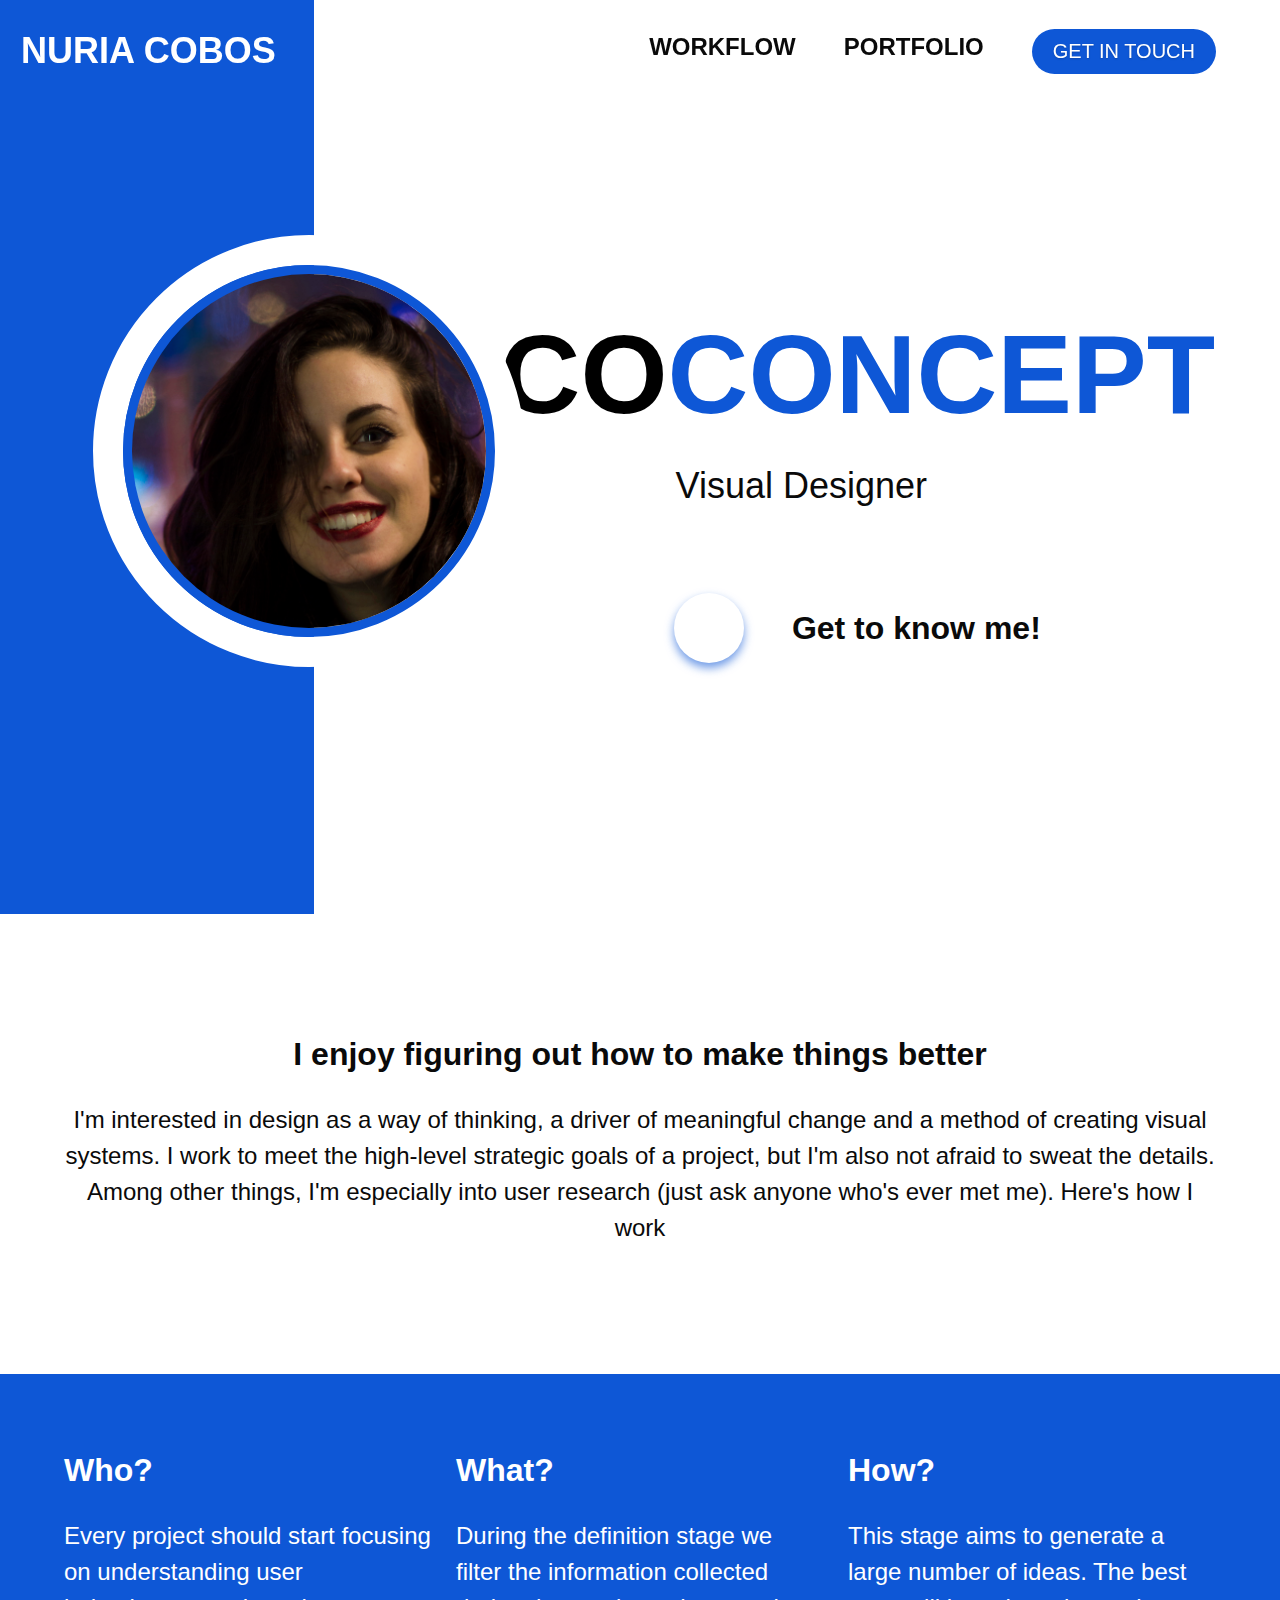
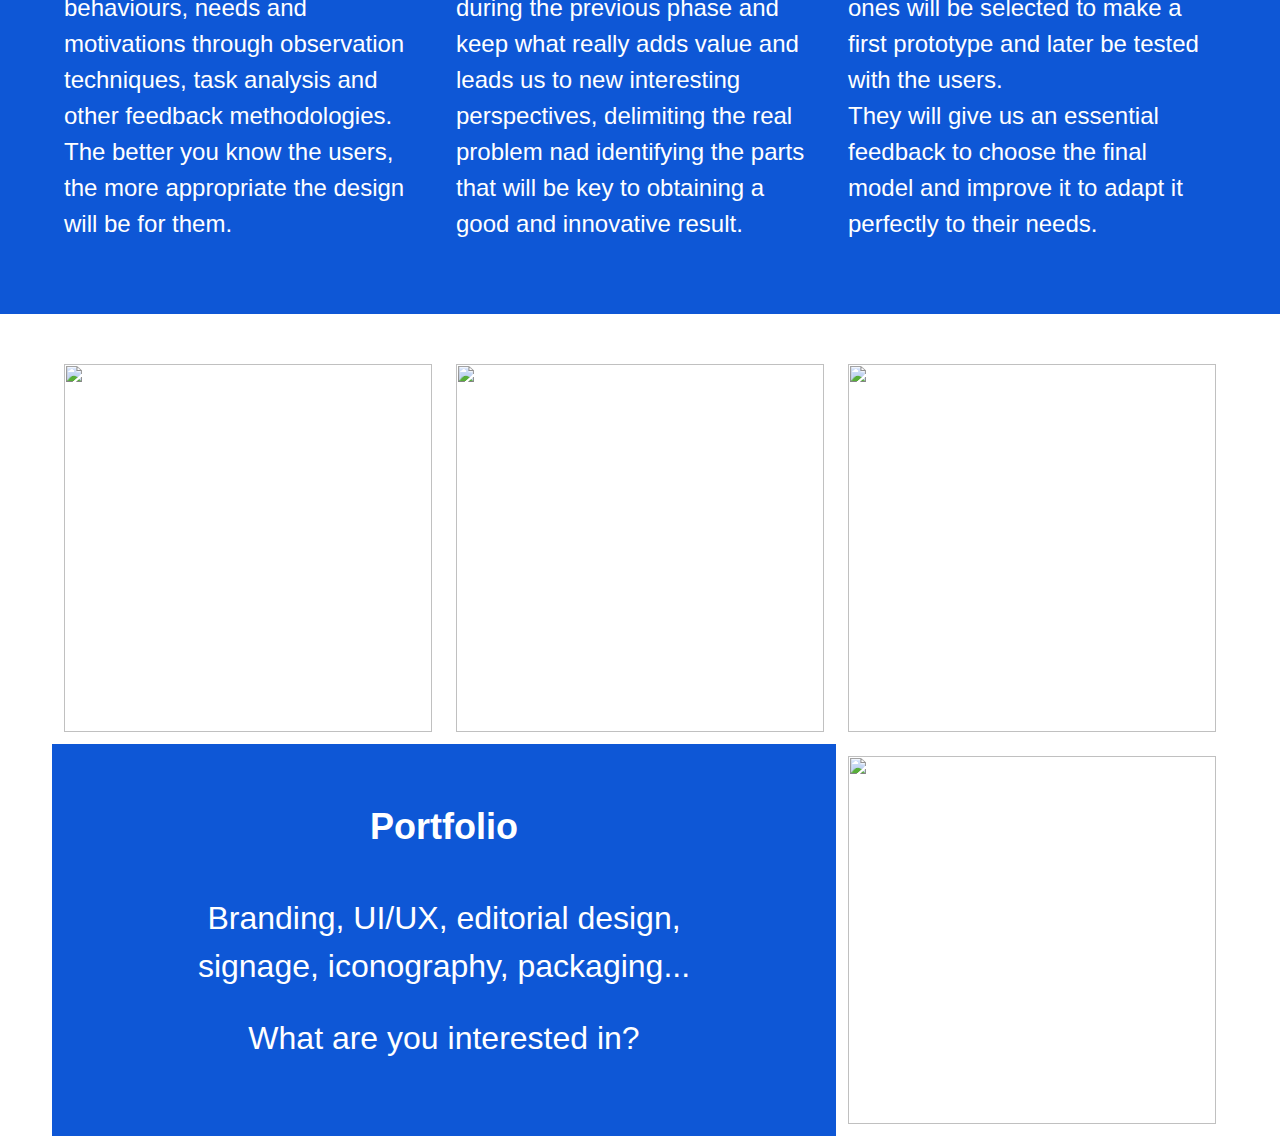
==== commit 6b9d6d2b: "Fixed landing blue column bug" ====
--- a/src/index.html
+++ b/src/index.html
@@ -64,7 +64,7 @@
                 </div>
                 <div class="landing-know-me is-flex">
                     <button id="knowMeButton" class="button is-rounded is-large">
-                        <i class="fas fa-play has-text-link"></i>
+                        <i class="fas fa-play"></i>
                     </button>
                     <div class="is-size-3">
                         Get to know me!
@@ -146,15 +146,12 @@
                 </div>
             </div>
             <div class="columns is-centered">
-                <div class="column is-two-thirds has-text-centered has-background-link">
-                    <div class="has-text-white" style="padding: 4rem 10rem 0 10rem">
+                <div class="column is-two-thirds has-text-centered has-text-white has-background-link portfolio-text-column">
                         <p class="is-size-2 is-bold" style="margin-bottom: 1rem">Portfolio</p>
                         <br>
                         <p class="is-size-3">Branding, UI/UX, editorial design, signage, iconography, packaging...</p>
                         <br>
                         <p class="is-size-3">What are you interested in?</p>
-                    </div>
-
                 </div>
                 <div class="column">
                     <a class="portfolioImg" href="javascript:void(0)" targetSection="#vrSection">
@@ -170,37 +167,37 @@
     <!-- HIDDEN -->
     <section id="dialogSection" class="section hidden-section">
         <section class="section dialog-section">
-            <i class="fas fa-angle-left arrow prev-dialog has-text-link disabled"></i>
+            <i class="fas fa-angle-left arrow prev-dialog disabled"></i>
             <div class="dialog-text is-flex container">
                     <p class="is-size-1">
                         Hey! My name is Nuria and I'm
                         a visual designer.
                     </p>
                     <p class="is-size-3 dialog-link">
-                        <a href="javascript:void(0)" class="has-text-info next-dialog">
+                        <a href="javascript:void(0)" class="next-dialog">
                             Okay, what now?
                         </a>
                     </p>
             </div>
-            <i class="fas fa-angle-right arrow next-dialog has-text-link"></i>
+            <i class="fas fa-angle-right arrow next-dialog"></i>
         </section>
         <section class="section dialog-section">
-            <i class="fas fa-angle-left arrow prev-dialog has-text-link"></i>
+            <i class="fas fa-angle-left arrow prev-dialog"></i>
             <div class="dialog-text is-flex container">
                 <p class="is-size-1">
                     A visual designer transmits ideas
                     through image, text and colors.
                 </p>
                 <p class="is-size-3 dialog-link">
-                    <a href="javascript:void(0)" class="has-text-info next-dialog">
+                    <a href="javascript:void(0)" class="next-dialog">
                         Got it, so you make posters.
                     </a>
                 </p>
             </div>
-            <i class="fas fa-angle-right arrow next-dialog has-text-link"></i>
+            <i class="fas fa-angle-right arrow next-dialog"></i>
         </section>
         <section class="section dialog-section">
-            <i class="fas fa-angle-left arrow prev-dialog has-text-link"></i>
+            <i class="fas fa-angle-left arrow prev-dialog"></i>
             <div class="dialog-text is-flex container">
                 <p class="is-size-1">
                     Well, I manage to analyze and
@@ -209,15 +206,15 @@
                     kind of communication needs.
                 </p>
                 <p class="is-size-3 dialog-link">
-                    <a href="javascript:void(0)" class="has-text-info next-dialog">
+                    <a href="javascript:void(0)" class="next-dialog">
                         Whatever. Are you any good at it?
                     </a>
                 </p>
             </div>
-            <i class="fas fa-angle-right arrow next-dialog has-text-link"></i>
+            <i class="fas fa-angle-right arrow next-dialog"></i>
         </section>
         <section class="section dialog-section">
-            <i class="fas fa-angle-left arrow prev-dialog has-text-link"></i>
+            <i class="fas fa-angle-left arrow prev-dialog"></i>
             <div class="dialog-text is-flex container">
                 <p class="is-size-1">
                     I've had the chance to work with
@@ -225,15 +222,15 @@
                     some pretty amazing things.
                 </p>
                 <p class="is-size-3 dialog-link">
-                    <a href="javascript:void(0)" class="has-text-info next-dialog">
+                    <a href="javascript:void(0)" class="next-dialog">
                         Okay Mrs. Fancy Pants, what else can you tell me about yourself?
                     </a>
                 </p>
             </div>
-            <i class="fas fa-angle-right arrow next-dialog has-text-link"></i>
+            <i class="fas fa-angle-right arrow next-dialog"></i>
         </section>
         <section class="section dialog-section">
-            <i class="fas fa-angle-left arrow prev-dialog has-text-link"></i>
+            <i class="fas fa-angle-left arrow prev-dialog"></i>
             <div class="dialog-text is-flex container">
                 <p class="is-size-1">
                     When I'm not designing, I blabber
@@ -241,15 +238,15 @@
                     on my blog.
                 </p>
                 <p class="is-size-3 dialog-link">
-                    <a href="javascript:void(0)" class="has-text-info next-dialog">
+                    <a href="javascript:void(0)" class="next-dialog">
                         What a surprise, she has a blog. Any other hobbies?
                     </a>
                 </p>
             </div>
-            <i class="fas fa-angle-right arrow next-dialog has-text-link"></i>
+            <i class="fas fa-angle-right arrow next-dialog"></i>
         </section>
         <section class="section dialog-section">
-            <i class="fas fa-angle-left arrow prev-dialog has-text-link"></i>
+            <i class="fas fa-angle-left arrow prev-dialog"></i>
             <div class="dialog-text is-flex container">
                 <p class="is-size-1">
                     I also like to read about how
@@ -258,15 +255,15 @@
                     our behavior.
                 </p>
                 <p class="is-size-3 dialog-link">
-                    <a href="javascript:void(0)" class="has-text-info next-dialog">
+                    <a href="javascript:void(0)" class="next-dialog">
                         Oh, so now you're a psychologist too?
                     </a>
                 </p>
             </div>
-            <i class="fas fa-angle-right arrow next-dialog has-text-link"></i>
+            <i class="fas fa-angle-right arrow next-dialog"></i>
         </section>
         <section class="section dialog-section">
-            <i class="fas fa-angle-left arrow prev-dialog has-text-link"></i>
+            <i class="fas fa-angle-left arrow prev-dialog"></i>
             <div class="dialog-text is-flex container">
                 <p class="is-size-1">
                     All in all, no matter what discipline, I truly
@@ -274,28 +271,28 @@
                     collaborating with smart people.
                 </p>
                 <p class="is-size-3 dialog-link">
-                    <a href="javascript:void(0)" class="has-text-info next-dialog">
+                    <a href="javascript:void(0)" class="next-dialog">
                         So let me see if I got it right, you're a visual designer who strives to understand
                         human behavior to make your graphic solutions as best as possible.
                     </a>
                 </p>
             </div>
-            <i class="fas fa-angle-right arrow next-dialog has-text-link"></i>
+            <i class="fas fa-angle-right arrow next-dialog"></i>
         </section>
         <section class="section dialog-section">
-            <i class="fas fa-angle-left arrow prev-dialog has-text-link"></i>
+            <i class="fas fa-angle-left arrow prev-dialog"></i>
             <div class="dialog-text is-flex container">
                 <p class="is-size-1">
                     Well, that converstion went well.
                 </p>
                 <p class="is-size-1 dialog-link">
                     Feel free to stick around and read my
-                    <a id="thoughtsOnDesign" class="has-text-link"> thoughts on design</a>, or check out some
-                    of the <a id="thingsIveWorkedOn" class="has-text-link">things I've worked on</a>. Oh, and if
-                    you need me, I'm always <a id="contactHere" class="has-text-link">here</a>.
-                </p>
-            </div>
-            <i class="fas fa-angle-right arrow next-dialog has-text-link disabled"></i>
+                    <a id="thoughtsOnDesign"> thoughts on design</a>, or check out some
+                    of the <a id="thingsIveWorkedOn">things I've worked on</a>. Oh, and if
+                    you need me, I'm always <a id="contactHere">here</a>.
+                </p>
+            </div>
+            <i class="fas fa-angle-right arrow next-dialog disabled"></i>
         </section>
     </section>
     <section id="contactSection" class="hidden-section">
@@ -790,10 +787,9 @@
     <script type="text/javascript" src="js/dialog.js"></script>
     <script type="text/javascript" src="js/main.js"></script>
     <script type="text/javascript" src="js/carousel.js"></script>
-    <script type="text/javascript" src="js/scroll.js"></script>
 
     <script>
-        navbarHeight = $('nav').height();
+        navbarHeight = $('nav')[0].scrollHeight;
         $('#landingSection .landing-left-column').css("margin-top", (-navbarHeight/2 - 2).toString() + "px");
     </script>
 
--- a/src/css/main.css
+++ b/src/css/main.css
@@ -1,35 +1,37 @@
-/* Fonts */
-
-/*@font-face{
-    font-family: RobotoMedium;
-    src: url(../fonts/Roboto/roboto-medium.ttf);
-}*/
-
-/*
-* {
-    border: 1px solid red;
-}
-*/
+/**** RESPONSIVE BREAKPOINTS ****
+Tablet -> 768px
+Desktop -> 1024px
+Widescreen -> 1216px
+Macbook Air 13" -> 1279px
+FullHD -> 1408px
+Big Screen -> 1599px
+*********************************/
 
 :root {
     --main-color: #0E57D6;  /* rgb(14, 87, 214) */
     --transparent-main-color: rgba(14, 87, 214, 0.6);
 }
 
+.debug * {
+    border: 1px solid red;
+}
+
 a {
+    color: var(--main-color);
+}
+
+a:hover {
     color: #0a0a0a;
-}
-
-a:hover {
-    color: var(--main-color);
 }
 
 .arrow {
     font-size: 3rem;
+    color: var(--main-color);
 }
 
 .arrow:hover {
     cursor: pointer;
+    color: #0a0a0a !important;
 }
 
 .arrow.disabled {
@@ -59,14 +61,37 @@
 
 #closeContactButton {
     border-color: transparent;
+    color: var(--main-color);
 }
 
 #closeContactButton:hover {
-    color: rgba(255, 0, 0, 0.65);
-}
-
-.container > .navbar .navbar-brand, .navbar > .container .navbar-brand {
-	margin-left: -12rem;
+    color: #0a0a0a;
+}
+
+@media only screen and (min-width: 1087px) {    /* 1087px beacuse it's when the navbar menu starts being visible */
+    .container > .navbar .navbar-brand, .navbar > .container .navbar-brand {
+        margin-left: -60px;
+    }
+}
+@media only screen and (min-width: 1216px) {
+    .container > .navbar .navbar-brand, .navbar > .container .navbar-brand {
+        margin-left: -125px;
+    }
+}
+@media only screen and (min-width: 1279px) {
+    .container > .navbar .navbar-brand, .navbar > .container .navbar-brand {
+        margin-left: -55px;
+    }
+}
+@media only screen and (min-width: 1408px) {
+    .container > .navbar .navbar-brand, .navbar > .container .navbar-brand {
+        margin-left: -120px;
+    }
+}
+@media only screen and (min-width: 1600px) {
+    .container > .navbar .navbar-brand, .navbar > .container .navbar-brand {
+        margin-left: -160px;
+    }
 }
 
 .dialog-arrow-back {
@@ -129,10 +154,50 @@
 	border-radius: 100%;
 }
 
+@media only screen and (min-width: 768px) {
+    .is-size-2 {
+        font-size: 1.7rem !important;
+    }
+}
+@media only screen and (min-width: 1024px) {
+    .is-size-2 {
+        font-size: 2rem !important;
+    }
+}
+@media only screen and (min-width: 1216px) {
+    .is-size-2 {
+        font-size: 2.25rem !important;
+    }
+}
+@media only screen and (min-width: 1408px) {
+    .is-size-2 {
+        font-size: 2.5rem !important;
+    }
+}
+
 .landing-know-me {
     align-items: center;
     justify-content: center;
-    margin-top: 6rem;
+}
+@media only screen and (min-width: 768px) {
+    .landing-know-me {
+        margin-top: 3rem;
+    }
+}
+@media only screen and (min-width: 1024px) {
+    .landing-know-me {
+        margin-top: 4rem;
+    }
+}
+@media only screen and (min-width: 1216px) {
+    .landing-know-me {
+        margin-top: 5rem;
+    }
+}
+@media only screen and (min-width: 1408px) {
+    .landing-know-me {
+        margin-top: 6rem;
+    }
 }
 
 .landing-know-me button {
@@ -142,6 +207,13 @@
     border-radius: 100%;
     width: 70px;
     height: 70px;
+    color: var(--main-color);
+    transition: all 0.2s ease;
+}
+
+.landing-know-me button:hover {
+    transform: scale(1.2);
+    color: #0a0a0a;
 }
 
 .landing-know-me div {
@@ -150,23 +222,90 @@
 
 .landing-left-column {
     background-color: var(--main-color);
-    height: 100vh;
+    height: 103vh;
     justify-content: center;
     align-items: center;
     align-content: center;
 }
 
 .landing-left-column .image {
-    margin-right: -30rem;
-    width: 640px;
-    height: 640px;
-    border: 40px solid white;
     border-radius: 100%;
+    width: 200px;
+    height: 200px;
+    border: 5px solid white;
+}
+@media only screen and (min-width: 768px) {
+    .landing-left-column .image {
+        margin-right: -192px;
+        width: 328px;
+        height: 328px;
+        border: 10px solid white;
+    }
+}
+@media only screen and (min-width: 1024px) {
+    .landing-left-column .image {
+        margin-right: -256px;
+        width: 384px;
+        height: 384px;
+        border: 20px solid white;
+    }
+}
+@media only screen and (min-width: 1216px) {
+    .landing-left-column .image {
+        margin-right: -300px;
+        width: 390px;
+        height: 390px;
+        border: 30px solid white;
+    }
+}
+@media only screen and (min-width: 1279px) {
+    .landing-left-column .image {
+        margin-right: -315px;
+        width: 432px;
+        height: 432px;
+        border: 30px solid white;
+    }
+}
+@media only screen and (min-width: 1408px) {
+    .landing-left-column .image {
+        margin-right: -360px;
+        width: 522px;
+        height: 522px;
+        border: 35px solid white;
+    }
+}
+@media only screen and (min-width: 1599px) {
+    .landing-left-column .image {
+        margin-right: -480px;
+        width: 640px;
+        height: 640px;
+        border: 40px solid white;
+    }
 }
 
 .landing-left-column .image img {
-    border: 10px solid var(--main-color);
+    border: 4px solid var(--main-color);
     border-radius: 100%;
+}
+@media only screen and (min-width: 768px) {
+    .landing-left-column .image img {
+        border-width: 6px;
+    }
+}
+@media only screen and (min-width: 1024px) {
+    .landing-left-column .image img {
+        border-width: 8px;
+    }
+}
+@media only screen and (min-width: 1216px) {
+    .landing-left-column .image img {
+        border-width: 9px;
+    }
+}
+@media only screen and (min-width: 1408px) {
+    .landing-left-column .image img {
+        border-width: 10px;
+    }
 }
 
 .landing-right-column {
@@ -176,11 +315,51 @@
 }
 
 .landing-subtitle {
-    margin-left: -9.5rem;
+    margin-left: -6rem;
+}
+@media only screen and (min-width: 1024px) {
+    .landing-subtitle {
+        margin-left: -6.5rem;
+    }
+}
+@media only screen and (min-width: 1216px) {
+    .landing-subtitle {
+        margin-left: -7rem;
+    }
+}
+@media only screen and (min-width: 1408px) {
+    .landing-subtitle {
+        margin-left: -7.75rem;
+    }
+}
+@media only screen and (min-width: 1600px) {
+    .landing-subtitle {
+        margin-left: -9rem;
+    }
 }
 
 .landing-title {
-    font-size: 9.5rem;
+    font-size: 6rem;
+}
+@media only screen and (min-width: 1024px) {
+    .landing-title {
+        font-size: 6.5rem;
+    }
+}
+@media only screen and (min-width: 1216px) {
+    .landing-title {
+        font-size: 7rem;
+    }
+}
+@media only screen and (min-width: 1408px) {
+    .landing-title {
+        font-size: 7.75rem;
+    }
+}
+@media only screen and (min-width: 1600px) {
+    .landing-title {
+        font-size: 9rem;
+    }
 }
 
 nav {
@@ -188,7 +367,9 @@
 }
 
 nav button:hover {
-    margin-top: -1px;
+    position: relative;
+    top: -2px;
+    box-shadow: 3px 5px 15px rgba(0, 0, 0, 0.2);
 }
 
 nav.is-transparent {
@@ -199,12 +380,32 @@
     color: white;
 }
 
-nav.is-transparent .navbar-brand:hover {
-    color: black;
+nav.is-transparent .navbar-brand a:hover {
+    color: #0a0a0a !important;
+}
+
+nav.is-transparent.portfolio-navbar .navbar-brand a {
+    color: #0a0a0a;
+}
+
+nav.is-transparent.portfolio-navbar .navbar-brand a:hover {
+    color: var(--main-color) !important;
 }
 
 nav.navbar.has-shadow {
     box-shadow: 0 4px 20px rgba(14, 87, 214, 0.3);
+}
+
+nav a {
+    color: #0a0a0a;
+}
+
+nav a:hover {
+    color: var(--main-color)
+}
+
+#openContactButton:hover {
+    background-color: #0a0a0a !important;
 }
 
 p.is-bold {
@@ -240,6 +441,47 @@
 
 .portfolioImg .hovered img {
     opacity: 0.5;
+}
+
+.portfolio-navbar {
+    background-color: white !important;
+}
+
+.portfolio-navbar .navbar-brand a {
+    color: #0a0a0a;
+}
+
+.portfolio-navbar .navbar-brand a:hover {
+    color: var(--main-color);
+}
+
+.portfolio-text-column {
+    padding: 1rem 2rem 1rem 2rem;
+}
+@media only screen and (min-width: 768px) {
+    .portfolio-text-column {
+        padding: 2rem 4rem 0 4rem;
+    }
+}
+@media only screen and (min-width: 1024px) {
+    .portfolio-text-column {
+        padding: 3rem 5rem 0 5rem;
+    }
+}
+@media only screen and (min-width: 1216px) {
+    .portfolio-text-column {
+        padding: 3.5rem 6rem 0 6rem;
+    }
+}
+@media only screen and (min-width: 1408px) {
+    .portfolio-text-column {
+        padding: 3.75rem 7.5rem 0 7.5rem;
+    }
+}
+@media only screen and (min-width: 1600px) {
+    .portfolio-text-column {
+        padding: 4rem 8.5rem 0 8.5rem;
+    }
 }
 
 .quote-author {
@@ -260,9 +502,32 @@
 
 .section.is-link {
     background-color: var(--main-color);
-    color: #fff;
+    color: white;
 }
 
 .slick-slide img {
     margin: auto;
-}+}
+
+/*
+@media only screen and (min-width: 768px) {
+    {
+        
+    }
+}
+@media only screen and (min-width: 1024px) {
+    {
+        
+    }
+}
+@media only screen and (min-width: 1216px) {
+    {
+        
+    }
+}
+@media only screen and (min-width: 1408px) {
+    {
+        
+    }
+}
+*/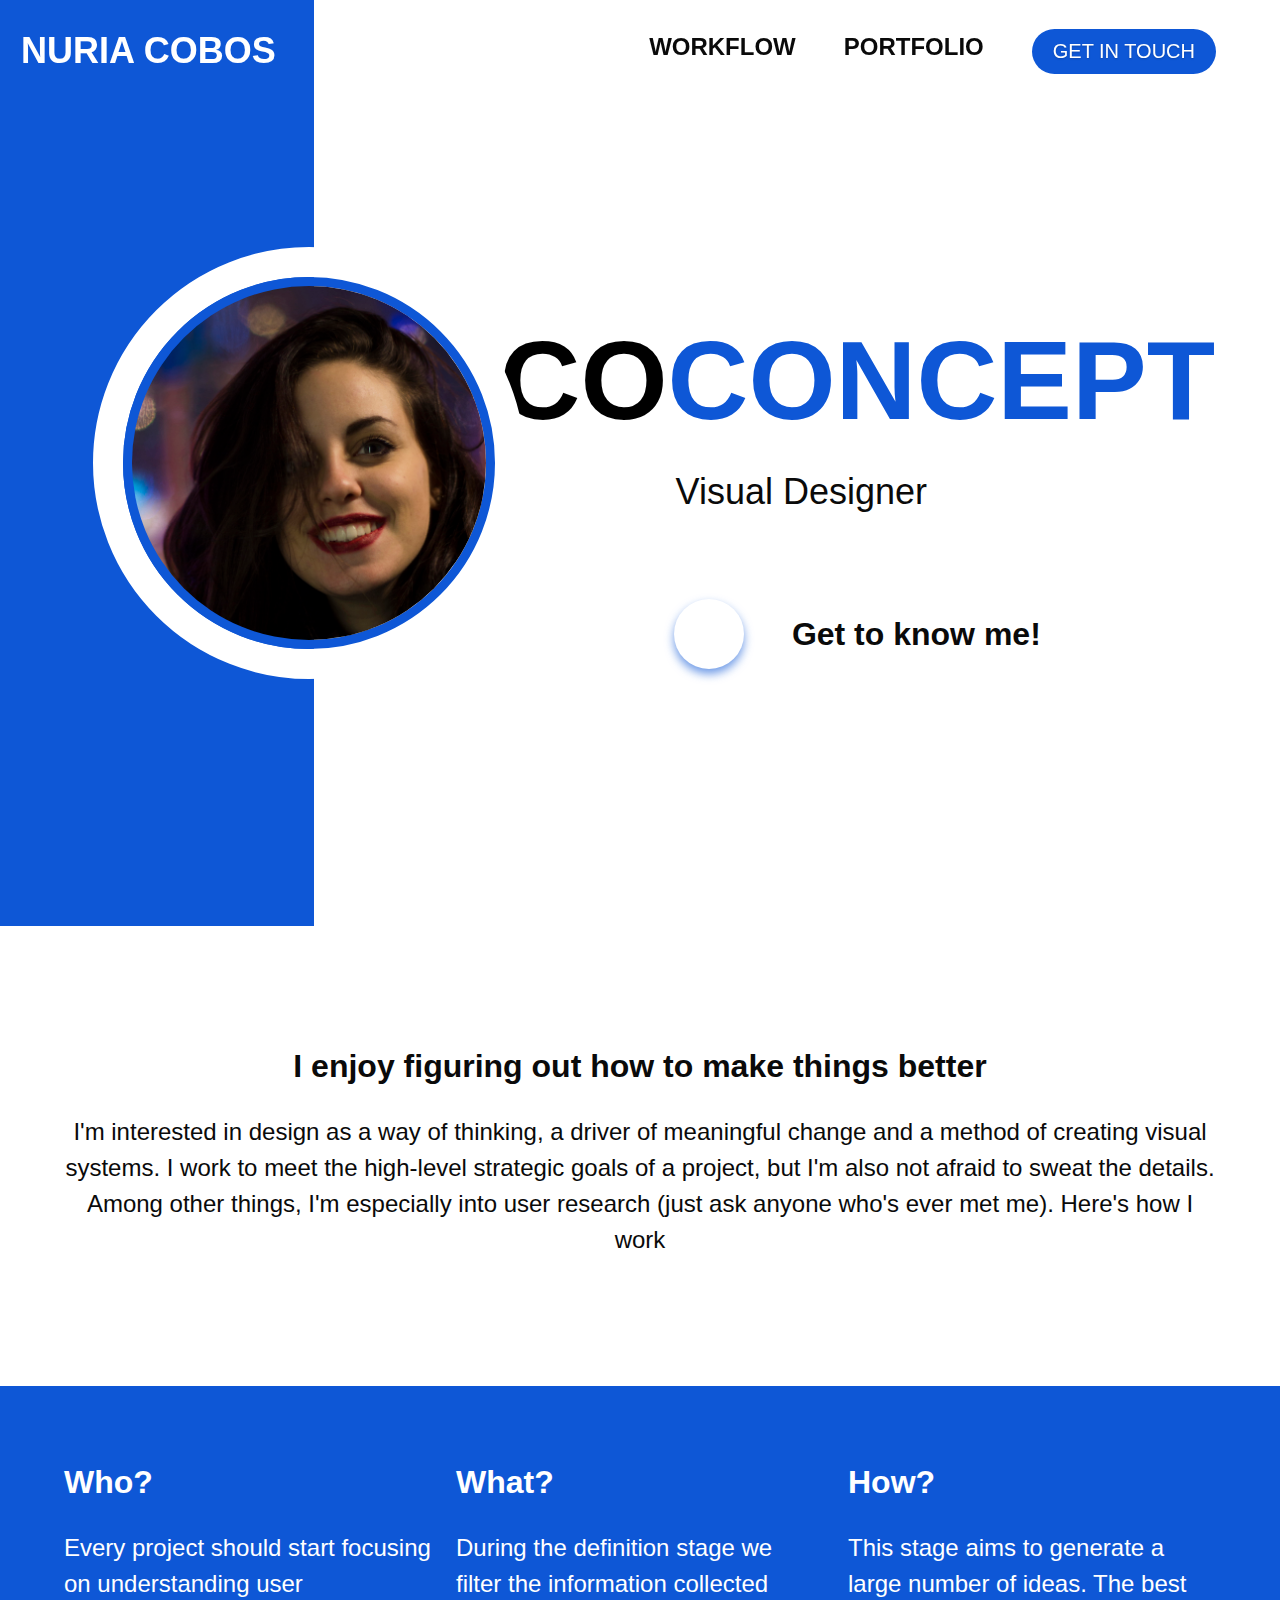
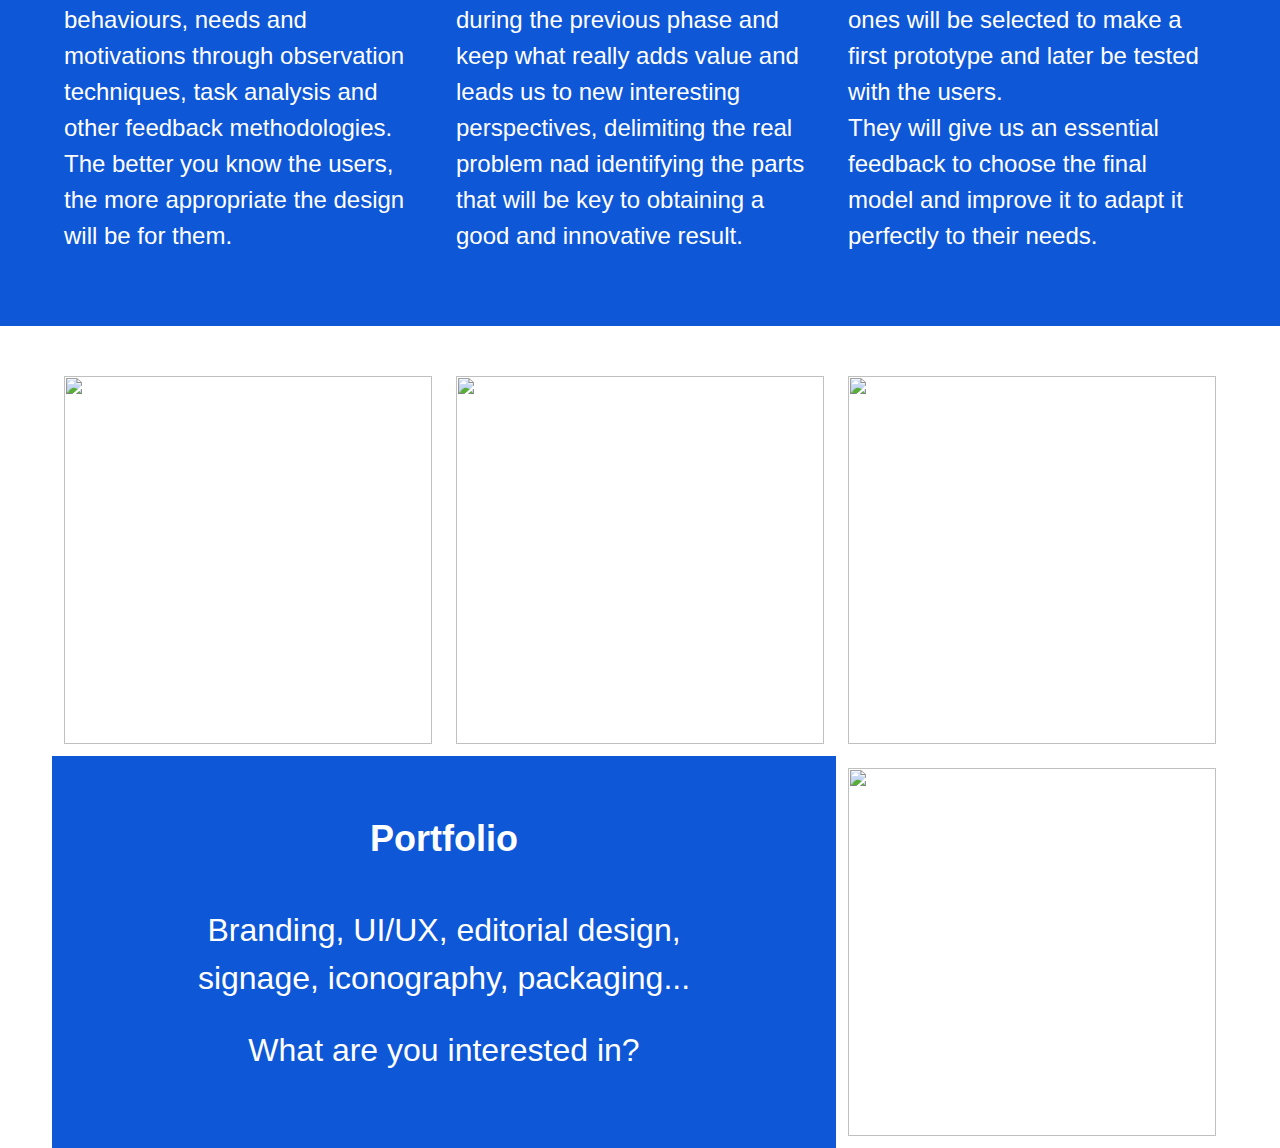
==== commit 599681b2: "Removed debug string" ====
--- a/src/index.html
+++ b/src/index.html
@@ -790,7 +790,15 @@
 
     <script>
         navbarHeight = $('nav')[0].scrollHeight;
-        $('#landingSection .landing-left-column').css("margin-top", (-navbarHeight/2 - 2).toString() + "px");
+        $leftColumn = $('#landingSection .landing-left-column');
+
+        var currentMarginTop = -navbarHeight/3;
+        $leftColumn.css("margin-top", currentMarginTop.toString() + "px");
+
+        while ($leftColumn.position().top + currentMarginTop > 0) {
+            var currentMarginTop = parseInt($leftColumn.css("margin-top"));
+            $leftColumn.css("margin-top", (currentMarginTop - 1).toString() + "px");
+        }
     </script>
 
 </body>
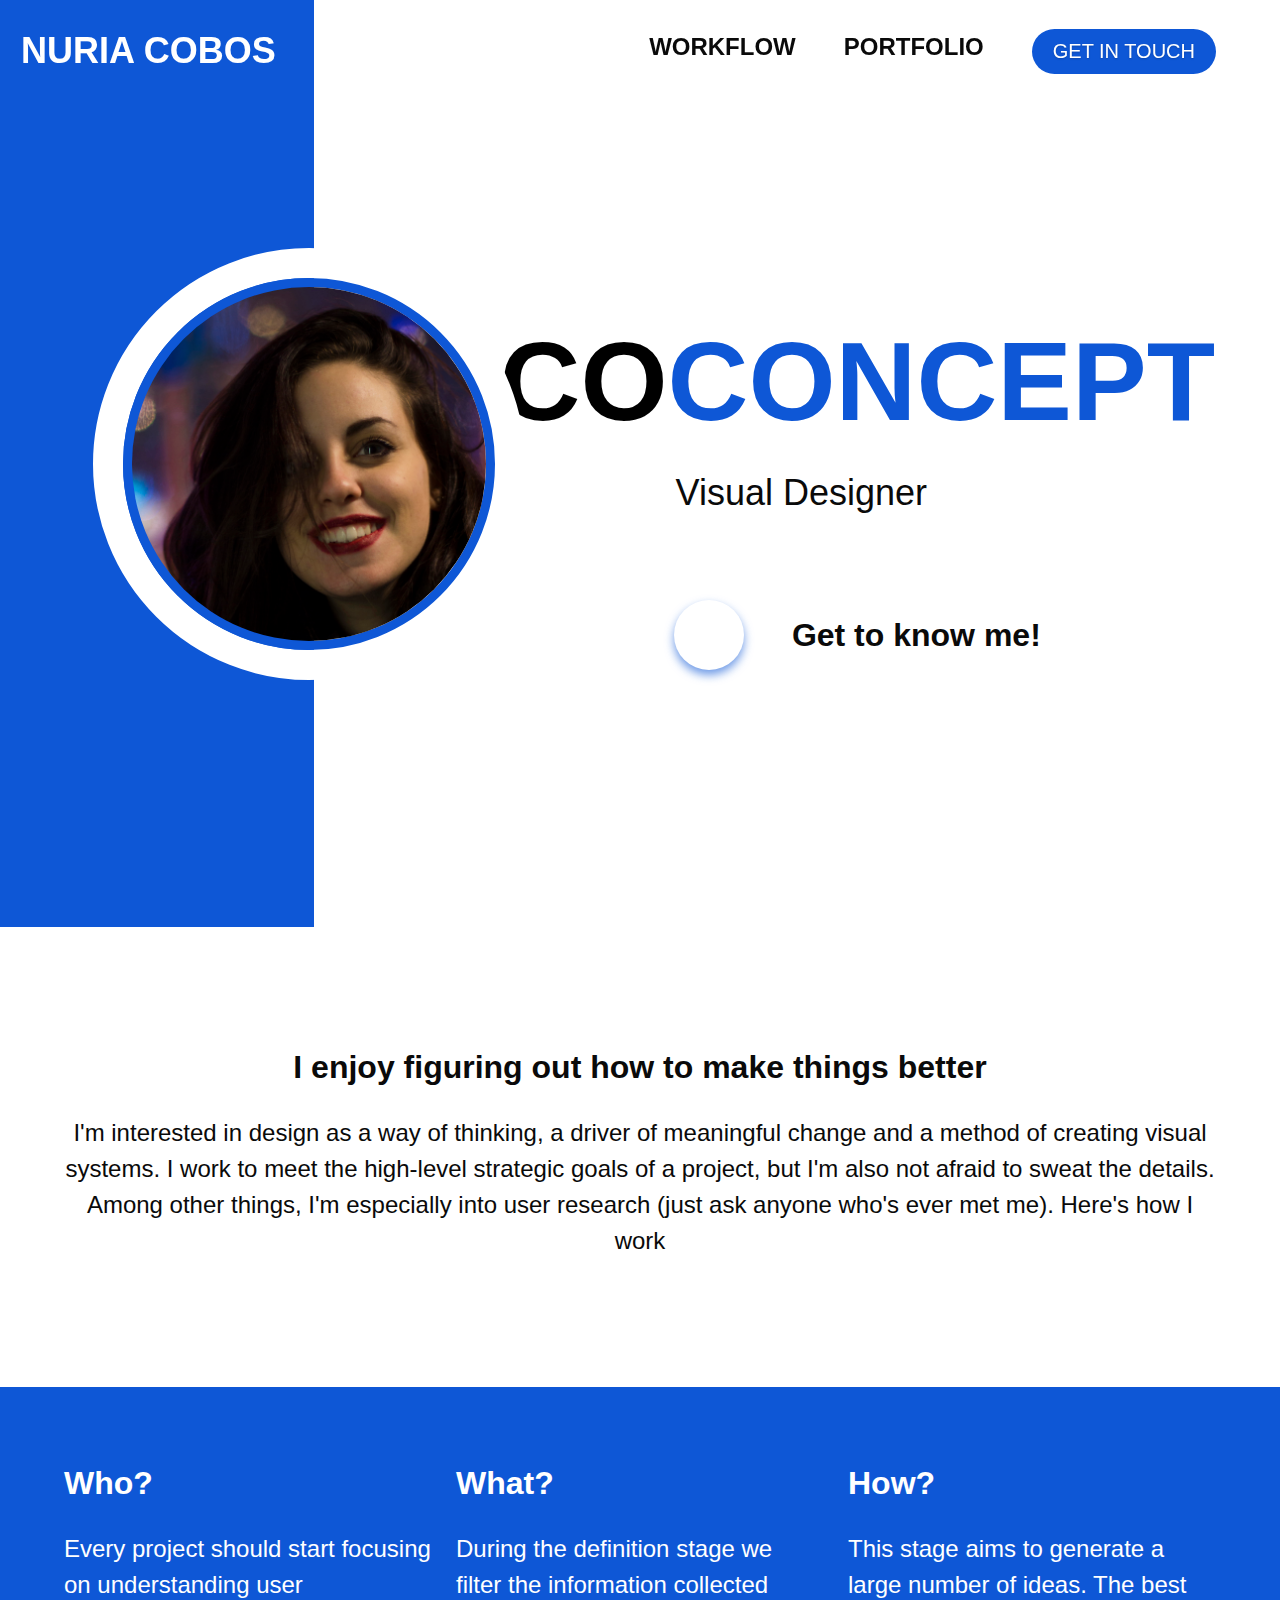
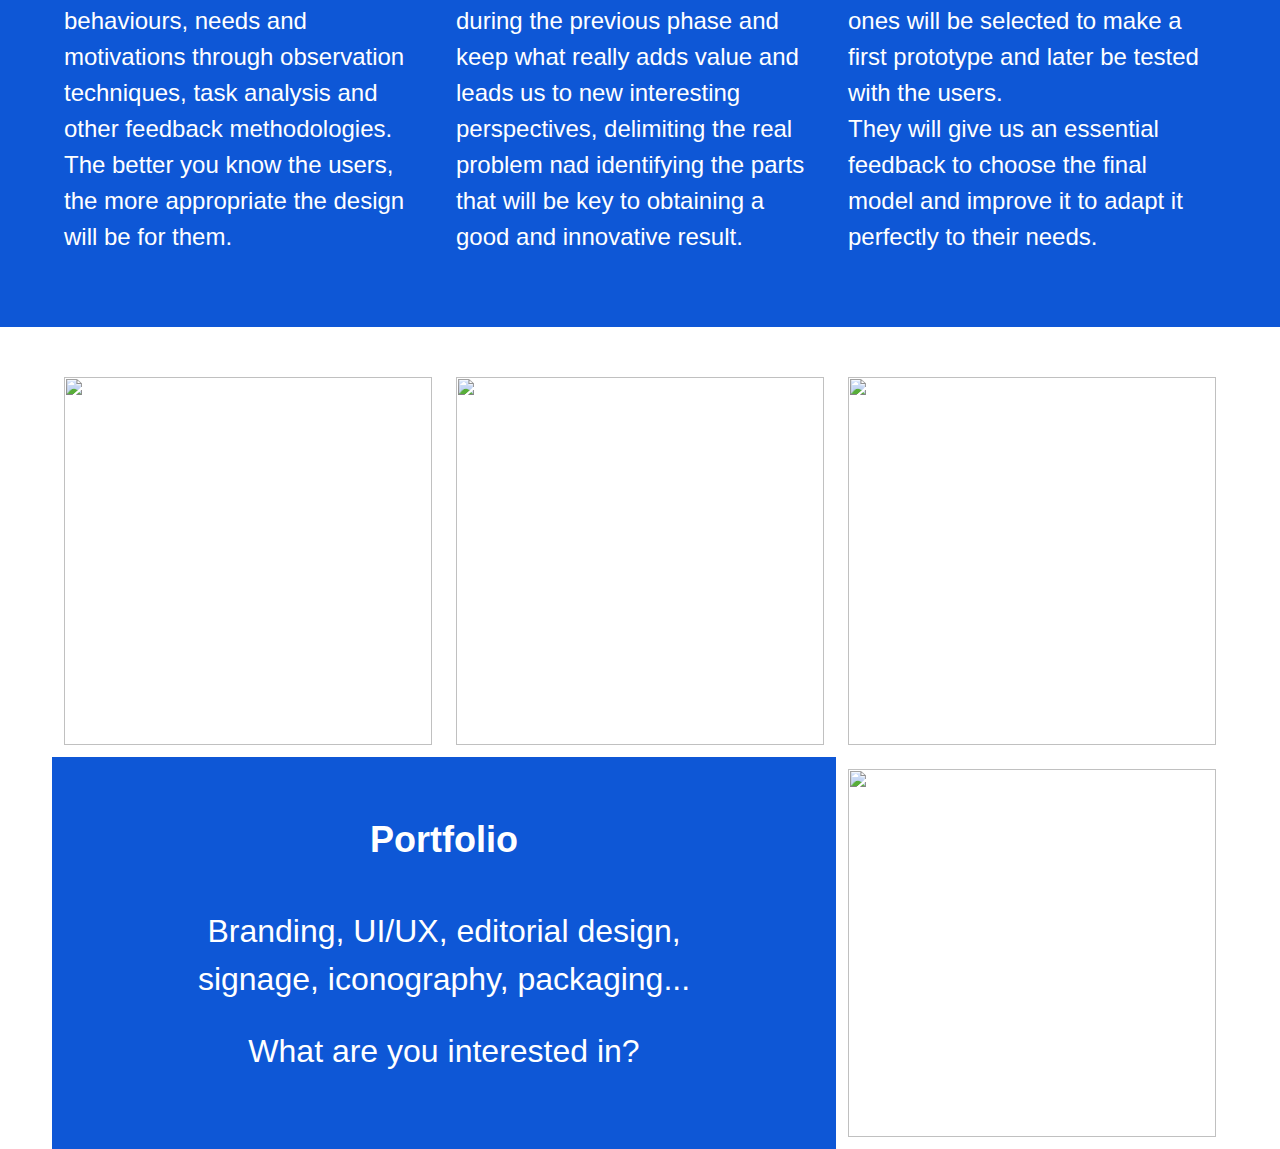
==== commit a4cf1cfa: "Now the bug is really fixed (except for mobile devices)" ====
--- a/src/index.html
+++ b/src/index.html
@@ -778,7 +778,6 @@
         </section>
     </section>
     
-
     <!-- JS LIBRARIES -->
     <script type="text/javascript" src="js/jquery-3.3.1.min.js"></script>
     <script type="text/javascript" src="js/slick.min.js"></script>
@@ -788,19 +787,6 @@
     <script type="text/javascript" src="js/main.js"></script>
     <script type="text/javascript" src="js/carousel.js"></script>
 
-    <script>
-        navbarHeight = $('nav')[0].scrollHeight;
-        $leftColumn = $('#landingSection .landing-left-column');
-
-        var currentMarginTop = -navbarHeight/3;
-        $leftColumn.css("margin-top", currentMarginTop.toString() + "px");
-
-        while ($leftColumn.position().top + currentMarginTop > 0) {
-            var currentMarginTop = parseInt($leftColumn.css("margin-top"));
-            $leftColumn.css("margin-top", (currentMarginTop - 1).toString() + "px");
-        }
-    </script>
-
 </body>
 
 </html>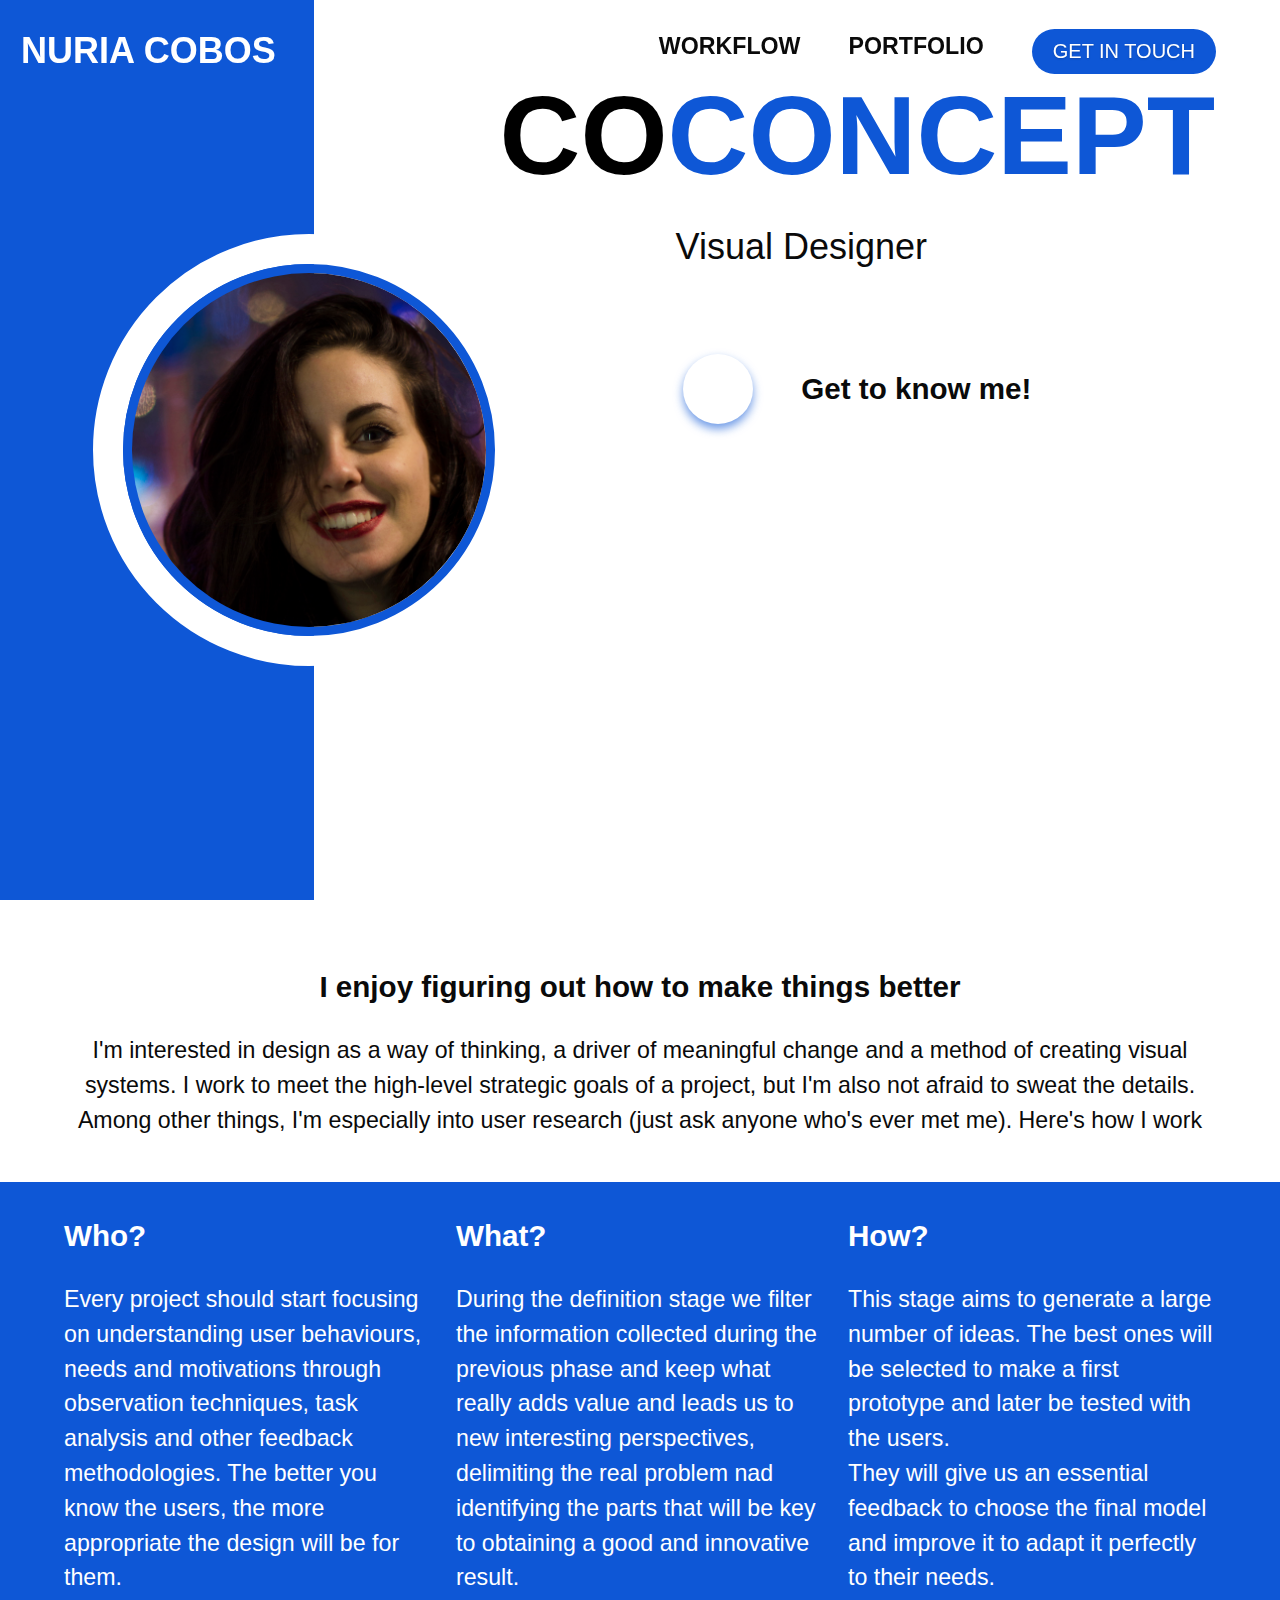
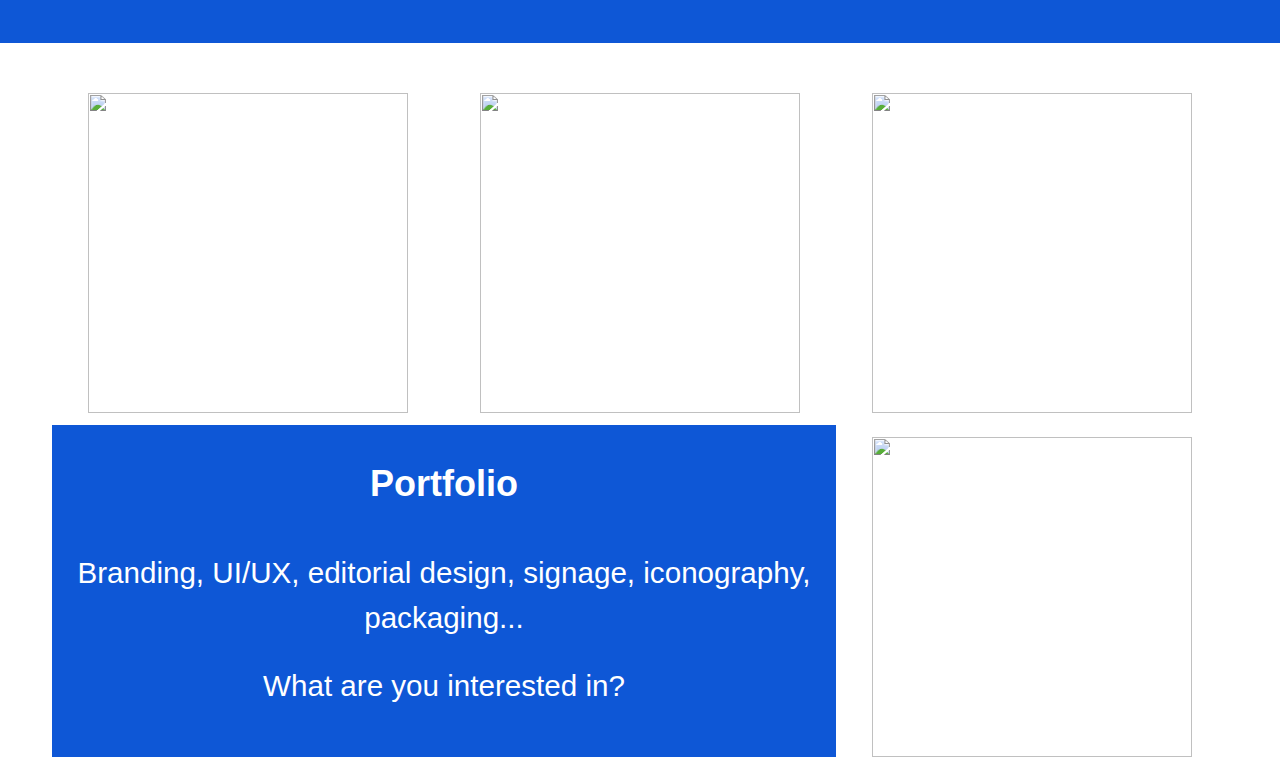
==== commit b6590246: "Carousel bug fixed" ====
--- a/src/index.html
+++ b/src/index.html
@@ -74,7 +74,7 @@
         </div>
     </section>
     <section id="workflowSection" class="main-section">
-        <section class="section is-medium" style="padding: 8rem 1.5rem;">
+        <section class="section is-medium">
             <div class="container has-text-centered">
                 <p class="is-size-3 is-bold">I enjoy figuring out how to make things better</p>
                 <br>
@@ -85,7 +85,7 @@
                 </p>
             </div>
         </section>
-        <section class="section is-medium is-link" style="padding: 4.5rem 1.5rem;">
+        <section class="section is-medium is-link">
             <div class="container">
                 <div class="columns">
                     <div class="column">
@@ -780,8 +780,8 @@
     
     <!-- JS LIBRARIES -->
     <script type="text/javascript" src="js/jquery-3.3.1.min.js"></script>
+    <script type="text/javascript" src="js/jquery-ui.min.js"></script>
     <script type="text/javascript" src="js/slick.min.js"></script>
-    <script type="text/javascript" src="js/jquery-ui.min.js"></script>
     <!-- CUSTOM JS -->
     <script type="text/javascript" src="js/dialog.js"></script>
     <script type="text/javascript" src="js/main.js"></script>
--- a/src/css/main.css
+++ b/src/css/main.css
@@ -2,9 +2,10 @@
 Tablet -> 768px
 Desktop -> 1024px
 Widescreen -> 1216px
-Macbook Air 13" -> 1279px
+Macbook Pro 13" -> 1279px
 FullHD -> 1408px
 Big Screen -> 1599px
+RealFullHD -> 1919px
 *********************************/
 
 :root {
@@ -68,6 +69,19 @@
     color: #0a0a0a;
 }
 
+@media only screen and (min-width: 1216px) and (max-width: 1278px) {
+    .container {
+        max-width: 1050px;
+        width: 1050px;
+    }
+}
+@media only screen and (min-width: 1279px) and (max-width: 1472px) {
+    .container {
+        max-width: 1152px;
+        width: 1152px;
+    }
+}
+
 @media only screen and (min-width: 1087px) {    /* 1087px beacuse it's when the navbar menu starts being visible */
     .container > .navbar .navbar-brand, .navbar > .container .navbar-brand {
         margin-left: -60px;
@@ -75,7 +89,7 @@
 }
 @media only screen and (min-width: 1216px) {
     .container > .navbar .navbar-brand, .navbar > .container .navbar-brand {
-        margin-left: -125px;
+        margin-left: -80px;
     }
 }
 @media only screen and (min-width: 1279px) {
@@ -88,9 +102,14 @@
         margin-left: -120px;
     }
 }
-@media only screen and (min-width: 1600px) {
+@media only screen and (min-width: 1599px) {
     .container > .navbar .navbar-brand, .navbar > .container .navbar-brand {
-        margin-left: -160px;
+        margin-left: -100px;
+    }
+}
+@media only screen and (min-width: 1919px) {
+    .container > .navbar .navbar-brand, .navbar > .container .navbar-brand {
+        margin-left: -140px;
     }
 }
 
@@ -154,9 +173,48 @@
 	border-radius: 100%;
 }
 
-@media only screen and (min-width: 768px) {
+.image.is-square {
+    padding-top: 340px;
+}
+@media only screen and (min-width: 768px) {
+    .image.is-square {
+        padding-top: 340px;
+    }
+}
+@media only screen and (min-width: 1024px) {
+    .image.is-square {
+        padding-top: 210px;
+    }
+}
+@media only screen and (min-width: 1216px) {
+    .image.is-square {
+        padding-top: 260px;
+    }
+}
+@media only screen and (min-width: 1279px) {
+    .image.is-square {
+        padding-top: 320px;
+    }
+}
+@media only screen and (min-width: 1599px) {
+    .image.is-square {
+        padding-top: 360px;
+    }
+}
+@media only screen and (min-width: 1919px) {
+    .image.is-square {
+        padding-top: 401px;
+    }
+}
+
+@media only screen and (max-width: 767px) {
     .is-size-2 {
-        font-size: 1.7rem !important;
+        font-size: 1.65rem !important;
+    }
+}
+@media only screen and (min-width: 768px) {
+    .is-size-2 {
+        font-size: 1.4rem !important;
     }
 }
 @media only screen and (min-width: 1024px) {
@@ -172,12 +230,75 @@
 @media only screen and (min-width: 1408px) {
     .is-size-2 {
         font-size: 2.5rem !important;
+    }
+}
+
+@media only screen and (max-width: 767px) {
+    .is-size-3 {
+        font-size: 1.5rem !important;
+    }
+}
+@media only screen and (min-width: 768px) {
+    .is-size-3 {
+        font-size: 1.4rem !important;
+    }
+}
+@media only screen and (min-width: 1024px) {
+    .is-size-3 {
+        font-size: 1.55rem !important;
+    }
+}
+@media only screen and (min-width: 1216px) {
+    .is-size-3 {
+        font-size: 1.7rem !important;
+    }
+}
+@media only screen and (min-width: 1279px) {
+    .is-size-3 {
+        font-size: 1.85rem !important;
+    }
+}
+@media only screen and (min-width: 1408px) {
+    .is-size-3 {
+        font-size: 2rem !important;
+    }
+}
+
+@media only screen and (max-width: 767px) {
+    .is-size-4 {
+        font-size: 1.35rem !important;
+    }
+}
+@media only screen and (min-width: 768px) {
+    .is-size-4 {
+        font-size: 1.1rem !important;
+    }
+}
+@media only screen and (min-width: 1024px) {
+    .is-size-4 {
+        font-size: 1.2rem !important;
+    }
+}
+@media only screen and (min-width: 1216px) {
+    .is-size-4 {
+        font-size: 1.3rem !important;
+    }
+}
+@media only screen and (min-width: 1279px) {
+    .is-size-4 {
+        font-size: 1.45rem !important;
+    }
+}
+@media only screen and (min-width: 1408px) {
+    .is-size-4 {
+        font-size: 1.5rem !important;
     }
 }
 
 .landing-know-me {
     align-items: center;
     justify-content: center;
+    margin-top: 6rem;
 }
 @media only screen and (min-width: 768px) {
     .landing-know-me {
@@ -222,31 +343,42 @@
 
 .landing-left-column {
     background-color: var(--main-color);
-    height: 103vh;
+    height: 30vh;
     justify-content: center;
     align-items: center;
     align-content: center;
 }
+@media only screen and (min-width: 768px) {
+    .landing-left-column {
+        height: 100vh;
+    }
+}
 
 .landing-left-column .image {
     border-radius: 100%;
+    margin-right: -200px;
     width: 200px;
     height: 200px;
-    border: 5px solid white;
-}
-@media only screen and (min-width: 768px) {
+    border: 20px solid white;
+}
+@media only screen and (max-width: 767px) {
     .landing-left-column .image {
-        margin-right: -192px;
-        width: 328px;
-        height: 328px;
-        border: 10px solid white;
-    }
-}
-@media only screen and (min-width: 1024px) {
+        margin-bottom: -200px;
+        margin-right: 0;
+    }
+}
+@media only screen and (min-width: 768px) {
     .landing-left-column .image {
-        margin-right: -256px;
-        width: 384px;
-        height: 384px;
+        margin-right: -200px;
+        width: 272px;
+        height: 272px;
+    }
+}
+@media only screen and (min-width: 1024px) {
+    .landing-left-column .image {
+        margin-right: -245px;
+        width: 360px;
+        height: 360px;
         border: 20px solid white;
     }
 }
@@ -268,13 +400,21 @@
 }
 @media only screen and (min-width: 1408px) {
     .landing-left-column .image {
-        margin-right: -360px;
-        width: 522px;
-        height: 522px;
+        margin-right: -330px;
+        width: 490px;
+        height: 490px;
         border: 35px solid white;
     }
 }
 @media only screen and (min-width: 1599px) {
+    .landing-left-column .image {
+        margin-right: -410px;
+        width: 530px;
+        height: 530px;
+        border: 37px solid white;
+    }
+}
+@media only screen and (min-width: 1918px) {
     .landing-left-column .image {
         margin-right: -480px;
         width: 640px;
@@ -284,13 +424,8 @@
 }
 
 .landing-left-column .image img {
-    border: 4px solid var(--main-color);
+    border: 7px solid var(--main-color);
     border-radius: 100%;
-}
-@media only screen and (min-width: 768px) {
-    .landing-left-column .image img {
-        border-width: 6px;
-    }
 }
 @media only screen and (min-width: 1024px) {
     .landing-left-column .image img {
@@ -310,12 +445,22 @@
 
 .landing-right-column {
     align-items: center;
-    justify-content: center;
     flex-direction: column;
 }
+@media only screen and (max-width: 767px) {
+    .landing-right-column {
+        height: 70vh;
+        padding-top: 60px;
+    }
+}
+@media only screen and(min-width: 768px) {
+    .landing-right-column {
+        justify-content: center;
+    }
+}
 
 .landing-subtitle {
-    margin-left: -6rem;
+    margin-left: 0;
 }
 @media only screen and (min-width: 1024px) {
     .landing-subtitle {
@@ -334,16 +479,26 @@
 }
 @media only screen and (min-width: 1600px) {
     .landing-subtitle {
+        margin-left: -8rem;
+    }
+}
+@media only screen and (min-width: 1919px) {
+    .landing-subtitle {
         margin-left: -9rem;
     }
 }
 
 .landing-title {
-    font-size: 6rem;
-}
-@media only screen and (min-width: 1024px) {
+    font-size: 3.5rem;
+}
+@media only screen and (min-width: 768px) {
     .landing-title {
-        font-size: 6.5rem;
+        font-size: 4.25rem;
+    }
+}
+@media only screen and (min-width: 1024px) {
+    .landing-title {
+        font-size: 5.75rem;
     }
 }
 @media only screen and (min-width: 1216px) {
@@ -357,6 +512,11 @@
     }
 }
 @media only screen and (min-width: 1600px) {
+    .landing-title {
+        font-size: 8.5rem;
+    }
+}
+@media only screen and (min-width: 1918px) {
     .landing-title {
         font-size: 9rem;
     }
@@ -421,18 +581,99 @@
     margin-top: 50px;
 }
 
+#portfolioSection .column {
+    display: flex;
+    justify-content: center;
+}
+
 #portfolioSection .columns {
     max-width: 1300px;
 }
 
+#portfolioSection .columns:nth-child(2) .column {
+    padding-bottom: 0;
+}
+
 #portfolioSection .image {
-    max-width: 400px;
-    max-height: 400px
+    width: 340px;
+    height: 340px;
+}
+@media only screen and (min-width: 768px) {
+    #portfolioSection .image {
+        width: 340px;
+        height: 340px;
+    }
+}
+@media only screen and (min-width: 1024px) {
+    #portfolioSection .image {
+        width: 210px;
+        height: 210px;
+    }
+}
+@media only screen and (min-width: 1216px) {
+    #portfolioSection .image {
+        width: 260px;
+        height: 260px;
+    }
+}
+@media only screen and (min-width: 1279px) {
+    #portfolioSection .image {
+        width: 320px;
+        height: 320px;
+    }
+}
+@media only screen and (min-width: 1599px) {
+    #portfolioSection .image {
+        width: 360px;
+        height: 360px;
+    }
+}
+@media only screen and (min-width: 1919px) {
+    #portfolioSection .image {
+        width: 400px;
+        height: 400px;
+    }
 }
 
 .portfolioImg  {
-    width: 400px;
-    height: 400px;
+    width: 340px;
+    height: 340px;
+}
+@media only screen and (min-width: 768px) {
+    .portfolioImg {
+        width: 340px;
+        height: 340px;
+    }
+}
+@media only screen and (min-width: 1024px) {
+    .portfolioImg {
+        width: 210px;
+        height: 210px;
+    }
+}
+@media only screen and (min-width: 1216px) {
+    .portfolioImg {
+        width: 260px;
+        height: 260px;
+    }
+}
+@media only screen and (min-width: 1279px) {
+    .portfolioImg {
+        width: 320px;
+        height: 320px;
+    }
+}
+@media only screen and (min-width: 1599px) {
+    .portfolioImg {
+        width: 360px;
+        height: 360px;
+    }
+}
+@media only screen and (min-width: 1919px) {
+    .portfolioImg {
+        width: 400px;
+        height: 400px;
+    }
 }
 
 .portfolioImg .hovered {
@@ -456,7 +697,8 @@
 }
 
 .portfolio-text-column {
-    padding: 1rem 2rem 1rem 2rem;
+    padding: 2rem .25rem 2rem .25rem !important;
+    display: block !important;
 }
 @media only screen and (min-width: 768px) {
     .portfolio-text-column {
@@ -509,6 +751,93 @@
     margin: auto;
 }
 
+#workflowSection section:nth-child(1) {
+    padding: 2rem .25rem 4rem .25rem;
+}
+@media only screen and (min-width: 768px) {
+    #workflowSection section:nth-child(1) {
+        padding: 8rem 1.5rem;
+    }
+}
+@media only screen and (min-width: 1024px) {
+    #workflowSection section:nth-child(1) {
+        padding: 2rem 0;
+    }
+}
+@media only screen and (min-width: 1216px) {
+    #workflowSection section:nth-child(1) {
+        padding: 4rem 0 2rem 0;
+    }
+}
+@media only screen and (min-width: 1279px) {
+    #workflowSection section:nth-child(1) {
+        padding: 4.8rem 0 2.75rem 0;
+    }
+}
+@media only screen and (min-width: 1408px) {
+    #workflowSection section:nth-child(1) {
+        padding: 4.75rem 0 2.5rem 0;
+    }
+}
+@media only screen and (min-width: 1599px) {
+    #workflowSection section:nth-child(1) {
+        padding: 6.5rem 1.5rem;
+    }
+}
+@media only screen and (min-width: 1919px) {
+    #workflowSection section:nth-child(1) {
+        padding: 8rem 1.5rem;
+    }
+}
+
+#workflowSection section:nth-child(2) {
+    padding: .5rem .25rem .5rem .25rem;
+}
+@media only screen and (min-width: 768px) {
+    #workflowSection section:nth-child(2) {
+        padding: 0;
+    }
+}
+@media only screen and (min-width: 1024px) {
+    #workflowSection section:nth-child(2) {
+        padding: 0.75rem;
+    }
+}
+@media only screen and (min-width: 1216px) {
+    #workflowSection section:nth-child(2) {
+        padding: 1rem 0 2rem 0;
+    }
+}
+@media only screen and (min-width: 1279px) {
+    #workflowSection section:nth-child(2) {
+        padding: 2rem 0 3rem 0;
+    }
+}
+@media only screen and (min-width: 1408px) {
+    #workflowSection section:nth-child(2) {
+        padding: 2rem 0 3rem 0;
+    }
+}
+@media only screen and (min-width: 1599px) {
+    #workflowSection section:nth-child(2) {
+        padding: 4rem 1.5rem;
+    }
+}
+@media only screen and (min-width: 1919px) {
+    #workflowSection section:nth-child(2) {
+        padding: 4.5rem 1.5rem;
+    }
+}
+
+@media only screen and (max-width: 767px) {
+    #workflowSection section:nth-child(2) .column {
+        text-align: center;
+    }
+}
+
+/* TODO: Remove element padding from workflow sections and make it responsive */
+/* TODO: Make portfolio section responsive (it takes the whole screen) */
+
 /*
 @media only screen and (min-width: 768px) {
     {
@@ -525,9 +854,24 @@
         
     }
 }
-@media only screen and (min-width: 1408px) {
+@media only screen and (min-width: 1279px) {
     {
         
     }
 }
+@media only screen and (min-width: 1408px) {
+    {
+        
+    }
+}
+@media only screen and (min-width: 1599px) {
+    {
+        
+    }
+}
+@media only screen and (min-width: 1919px) {
+    {
+        
+    }
+}
 */